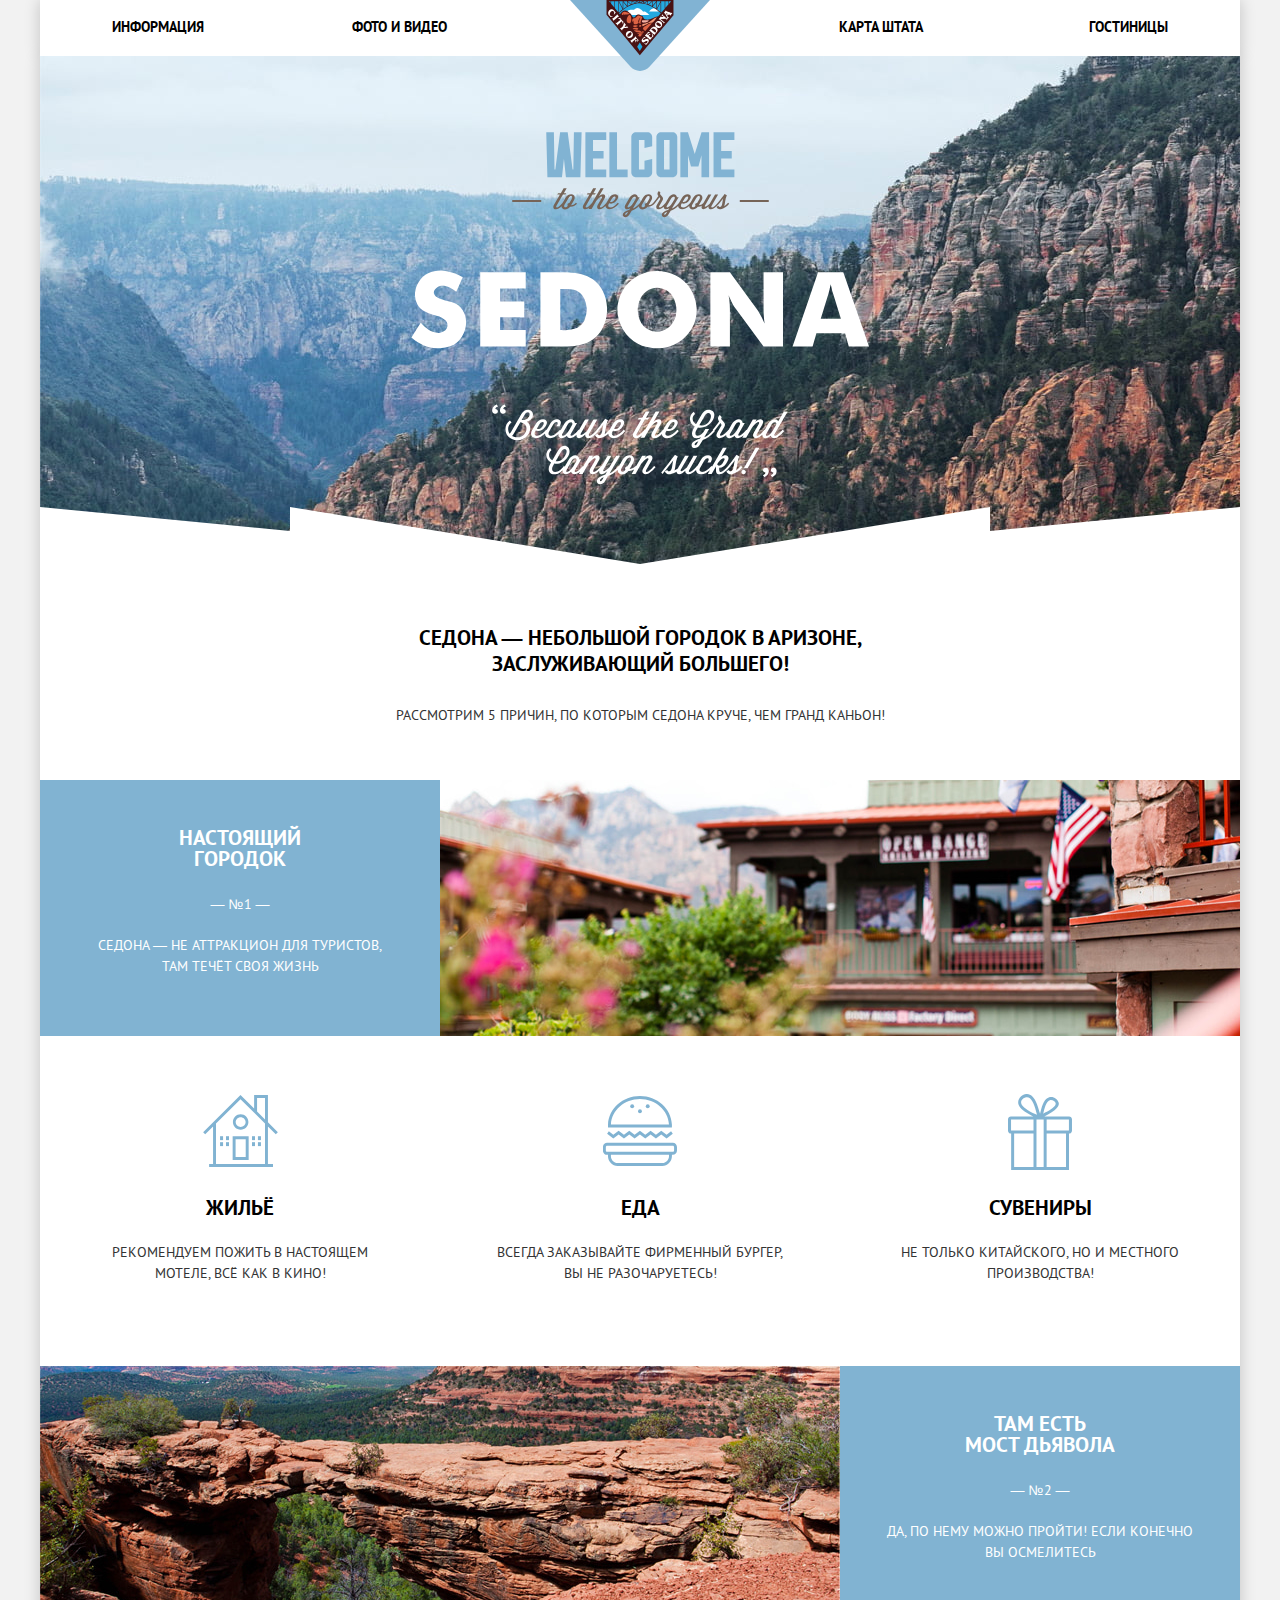
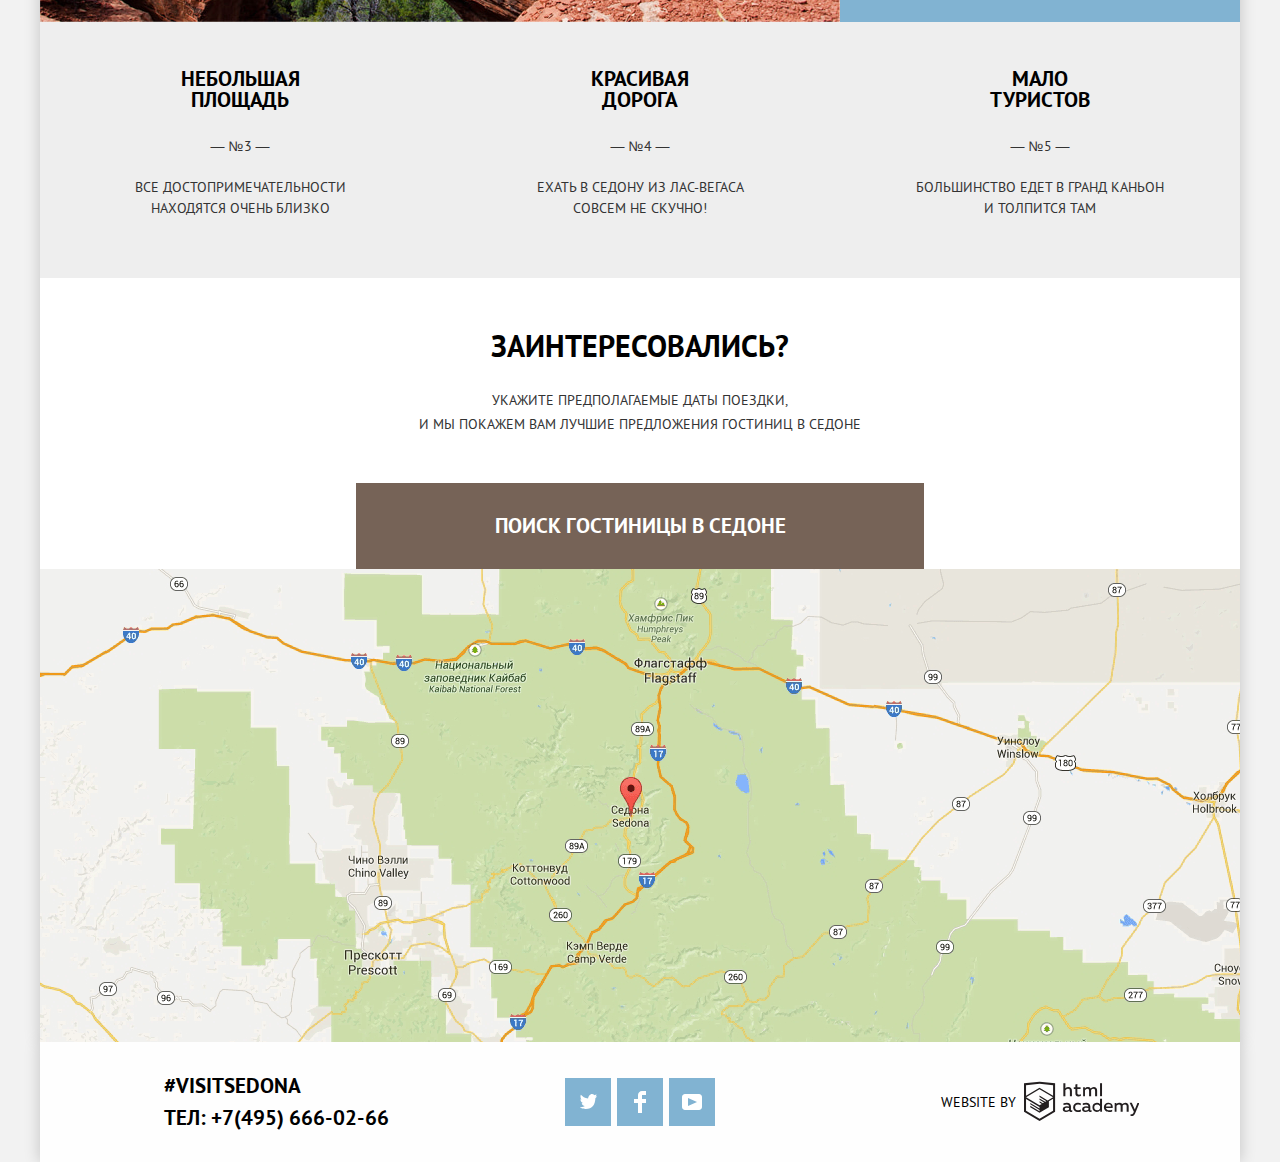
==== index.html @ eee3d316 "Проверено на валидаторе, исправлено" ====
<!DOCTYPE html>
<html lang="ru">

<head>
  <meta charset="utf-8">
  <title>HTML Academy: Седона</title>
  <link rel="stylesheet" href="css/normalize.css">
  <link rel="stylesheet" href="css/style.css">
</head>

<body>
  <header class="header">
    <nav class="header__navigation">
      <a>
        <img src="img/logo-triangle.svg" width="140" height="71" alt="Логотип Sedona">
      </a>
      <ul class="list">
        <li><a href="info.html">Информация</a></li>
        <li><a href="gallery.html">Фото и видео</a></li>
        <li><a href="map.html">Карта штата</a></li>
        <li><a href="catalog.html">Гостиницы</a></li>
      </ul>
    </nav>
  </header>
  <main class="main-container">
    <header class="top-header">
      <img src="img/logo-welcome.svg" width="459" height="353" alt="Welcome image">
      <div class="top-header__text">
        <h1>
          Седона — небольшой городок в Аризоне,
          заслуживающий большего!
        </h1>
        <p>
          Рассмотрим 5 причин, по которым Седона круче, чем гранд каньон!
        </p>
      </div>
    </header>
    <section>
      <h2 class="visually-hidden">
        Преимущества
      </h2>
      <ul class="advantages list">
        <li>
          <div class="advantages__first-line">
            <div class="advantages__box advantages__box--blue">
              <h3>Настоящий городок</h3>
              <span>— №1 —</span>
              <p>Седона — не аттракцион для туристов, там течёт своя жизнь</p>
            </div>
            <img src="img/building.jpg" width="800" height="256" alt="Фото здания в стиле дикого запада">
          </div>
          <ul class="advantages__second-line list">
            <li class="advantages__box advantages__box--white">
              <span>Жильё</span>
              <p>Рекомендуем пожить в настоящем мотеле, всё как в кино!</p>
            </li>
            <li class="advantages__box advantages__box--white">
              <span>Еда</span>
              <p>Всегда заказывайте фирменный бургер, вы не разочаруетесь!</p>
            </li>
            <li class="advantages__box advantages__box--white">
              <span>Сувениры</span>
              <p>Не только китайского, но и местного производства!</p>
            </li>
          </ul>
        </li>
        <li class="advantages__second-item">
          <img src="img/devils-bridge.jpg" width="800" height="255" alt="ужасный мост Дьявола">
          <div class="advantages__box advantages__box--blue">
            <h3>Там есть Мост дьявола</h3>
            <span>— №2 —</span>
            <p>Да, по нему можно пройти! Если конечно вы осмелитесь</p>
          </div>
        </li>
        <li class="advantages__box advantages__box--grey">
          <h3>Небольшая площадь</h3>
          <span>— №3 —</span>
          <p>Все достопримечательности находятся очень близко</p>
        </li>
        <li class="advantages__box advantages__box--grey ">
          <h3>Красивая дорога</h3>
          <span>— №4 —</span>
          <p>Ехать в Седону из Лас-Вегаса совсем не скучно!</p>
        </li>
        <li class="advantages__box advantages__box--grey ">
          <h3>Мало туристов</h3>
          <span>— №5 —</span>
          <p>Большинство едет в гранд каньон и толпится там</p>
        </li>
      </ul>
    </section>
    <section class="search">
      <div class="search__container">
        <h2 class="visually-hidden">
          Поиск гостиницы в Седоне
        </h2>
        <p class="button-reset">
          Заинтересовались?
        </p>
        <p class="button-reset">
          Укажите предполагаемые даты поездки, <br>
          и мы покажем вам лучшие предложения гостиниц в седоне
        </p>
        <div class="search__form-wrapper">
          <button id="search__open" class="button-reset" aria-label="Показать/скрыть форму" type="button">
            Поиск гостиницы в Седоне
          </button>
          <form class="search__form" action="https://echo.htmlacademy.ru" method="get">
            <fieldset>
              <legend class="visually-hidden">Параметры ддя поиска:</legend>
              <div class="search__checkinout">
                <label for="arrival-id">Дата заезда:</label>
                <input class="placeholder-black required" id="arrival-id" type="text" name="arrival-date"
                  placeholder="24 апреля 2017">
                <button class="button-reset" aria-label="Выбрать дату заезда в календаре" type="button">
                  <svg version="1.1" xmlns="http://www.w3.org/2000/svg" xmlns:xlink="http://www.w3.org/1999/xlink"
                    x="0px" y="0px" width="21px" height="22px" viewBox="0 0 21 22" enable-background="new 0 0 21 22"
                    xml:space="preserve">
                    <path
                      d="M19.251,2.025h-2.845V0.648c0-0.381-0.294-0.689-0.656-0.689c-0.363,0-0.656,0.308-0.656,0.689v1.377h-3.938V0.648
                          c0-0.381-0.294-0.689-0.655-0.689c-0.363,0-0.657,0.308-0.657,0.689v1.377H5.906V0.648c0-0.381-0.294-0.689-0.656-0.689
                          c-0.363,0-0.657,0.308-0.657,0.689v1.377H1.75C0.784,2.025,0,2.847,0,3.862v16.302C0,21.179,0.784,22,1.75,22h17.501
                          C20.217,22,21,21.179,21,20.164V3.862C21,2.847,20.217,2.025,19.251,2.025z M19.688,20.164c0,0.253-0.195,0.459-0.437,0.459H1.75
                          c-0.241,0-0.438-0.206-0.438-0.459V3.862c0-0.253,0.196-0.459,0.438-0.459h2.844v1.378c0,0.381,0.294,0.689,0.657,0.689
                          c0.362,0,0.656-0.308,0.656-0.689V3.403h3.938v1.378c0,0.381,0.294,0.689,0.657,0.689c0.361,0,0.655-0.308,0.655-0.689V3.403h3.938
                          v1.378c0,0.381,0.293,0.689,0.656,0.689c0.362,0,0.656-0.308,0.656-0.689V3.403h2.845c0.241,0,0.437,0.206,0.437,0.459V20.164z" />
                    <rect x="4.594" y="8.225" width="2.625" height="2.066" />
                    <rect x="4.594" y="11.668" width="2.625" height="2.067" />
                    <rect x="4.594" y="15.112" width="2.625" height="2.066" />
                    <rect x="9.188" y="15.112" width="2.625" height="2.066" />
                    <rect x="9.188" y="11.668" width="2.625" height="2.067" />
                    <rect x="9.188" y="8.225" width="2.625" height="2.066" />
                    <rect x="13.781" y="15.112" width="2.625" height="2.066" />
                    <rect x="13.781" y="11.668" width="2.625" height="2.067" />
                    <rect x="13.781" y="8.225" width="2.625" height="2.066" />
                  </svg>
                </button>
              </div>
              <div class="search__checkinout">
                <label for="departure-id">Дата выезда:</label>
                <input class="placeholder-black required" id="departure-id" type="text" name="departure-date"
                  placeholder="4 июля 2017">
                <button class="button-reset" aria-label="Выбрать дату выезда в календаре" type="button">
                  <svg version="1.1" xmlns="http://www.w3.org/2000/svg" xmlns:xlink="http://www.w3.org/1999/xlink"
                    x="0px" y="0px" width="21px" height="22px" viewBox="0 0 21 22" enable-background="new 0 0 21 22"
                    xml:space="preserve">
                    <path
                      d="M19.251,2.025h-2.845V0.648c0-0.381-0.294-0.689-0.656-0.689c-0.363,0-0.656,0.308-0.656,0.689v1.377h-3.938V0.648
                      c0-0.381-0.294-0.689-0.655-0.689c-0.363,0-0.657,0.308-0.657,0.689v1.377H5.906V0.648c0-0.381-0.294-0.689-0.656-0.689
                      c-0.363,0-0.657,0.308-0.657,0.689v1.377H1.75C0.784,2.025,0,2.847,0,3.862v16.302C0,21.179,0.784,22,1.75,22h17.501
                      C20.217,22,21,21.179,21,20.164V3.862C21,2.847,20.217,2.025,19.251,2.025z M19.688,20.164c0,0.253-0.195,0.459-0.437,0.459H1.75
                      c-0.241,0-0.438-0.206-0.438-0.459V3.862c0-0.253,0.196-0.459,0.438-0.459h2.844v1.378c0,0.381,0.294,0.689,0.657,0.689
                      c0.362,0,0.656-0.308,0.656-0.689V3.403h3.938v1.378c0,0.381,0.294,0.689,0.657,0.689c0.361,0,0.655-0.308,0.655-0.689V3.403h3.938
                      v1.378c0,0.381,0.293,0.689,0.656,0.689c0.362,0,0.656-0.308,0.656-0.689V3.403h2.845c0.241,0,0.437,0.206,0.437,0.459V20.164z" />
                    <rect x="4.594" y="8.225" width="2.625" height="2.066" />
                    <rect x="4.594" y="11.668" width="2.625" height="2.067" />
                    <rect x="4.594" y="15.112" width="2.625" height="2.066" />
                    <rect x="9.188" y="15.112" width="2.625" height="2.066" />
                    <rect x="9.188" y="11.668" width="2.625" height="2.067" />
                    <rect x="9.188" y="8.225" width="2.625" height="2.066" />
                    <rect x="13.781" y="15.112" width="2.625" height="2.066" />
                    <rect x="13.781" y="11.668" width="2.625" height="2.067" />
                    <rect x="13.781" y="8.225" width="2.625" height="2.066" />
                  </svg>
                </button>
              </div>
              <div>
                <div class="search__number">
                  <label for="adults-id">Взрослые:</label>
                  <button class="decrement button-reset" aria-label="Уменьшить количество взрослых"
                    type="button">-</button>
                  <input class="remove-arrows placeholder-black required" id="adults-id" type="number" name="adults-num"
                    placeholder="2" min="0">
                  <button class="increment button-reset" aria-label="Увеличить количество взрослых"
                    type="button">+</button>
                </div>
                <div class="search__number">
                  <label for="children-id">Дети:</label>
                  <button class="decrement button-reset" aria-label="Уменьшить количество детей"
                    type="button">-</button>
                  <input class="remove-arrows placeholder-black required" id="children-id" type="number"
                    name="children-num" placeholder="0" min="0">
                  <button class="increment button-reset" aria-label="Увеличить количество детей"
                    type="button">+</button>
                </div>
              </div>
            </fieldset>
            <button class="search__find-button button-reset" type="submit">Найти</button>
          </form>
        </div>
      </div>
    </section>
    <section class="map">
      <h2 class="visually-hidden">Карта Седоны</h2>
      <iframe
        src="https://www.google.com/maps/embed?pb=!1m18!1m12!1m3!1d704499.8266146102!2d-112.17834125638399!3d34.89034935510814!2m3!1f0!2f0!3f0!3m2!1i1024!2i768!4f13.1!3m3!1m2!1s0x872da132f942b00d%3A0x5548c523fa6c8efd!2z0KHQtdC00L7QvdCwLCDQkNGA0LjQt9C-0L3QsCA4NjMzNiwg0KHQqNCQ!5e0!3m2!1sru!2sru!4v1583270622243!5m2!1sru!2sru"
        width="1200" height="473" style="border:0;" allowfullscreen="">
      </iframe>
    </section>
  </main>
  <footer class="bottom">
    <div class="bottom__contacts">
      <p class="button-reset">#visitSEDONA</p>
      <a href="tel:+74956660266" aria-label="Телефон компании">Тел: +7(495) 666-02-66</a>
    </div>
    <ul class="bottom__social list">
      <li>
        <a href="https://twitter.com">
          <span class="visually-hidden">Twitter</span>
          <svg version="1.1" xmlns="http://www.w3.org/2000/svg" xmlns:xlink="http://www.w3.org/1999/xlink" x="0px"
            y="0px" width="17px" height="15px" viewBox="0 0 17 15" enable-background="new 0 0 17 15"
            xml:space="preserve">
            <path d="M10.95,0.144c1.685-0.496,2.984,0.27,3.577,1.179c0.673-0.231,1.331-0.481,2.011-0.708
          c-0.004,0.861-0.522,1.513-0.857,1.768c0.685,0.17,1.304-0.491,1.304-0.491c-0.169,1-1.006,1.788-1.563,2.024
          c-0.231,6.75-3.175,11.217-10.077,11.082c-0.522,0,0.075,0-0.446,0c-0.41,0-4.164-0.46-4.898-1.887
          c2.271,0.196,3.893-0.422,4.693-1.177c-0.96-0.3-2.679-0.477-2.979-2.95C2.064,9.09,2.279,9.212,2.905,9.103
          C1.705,8.247,0.374,7.53,0.448,5.33c0.285,0.328,1.067,0.536,1.34,0.472c-0.703-0.241-1.97-3.36-0.894-4.952
          c1.818,1.854,3.735,3.606,7.152,3.773C8.254,2.33,9.183,0.793,10.95,0.144z" />
          </svg>
        </a>
      </li>
      <li>
        <a href="https://www.facebook.com">
          <span class="visually-hidden">Facebook</span>
          <svg version="1.1" id="Layer_2" xmlns="http://www.w3.org/2000/svg" xmlns:xlink="http://www.w3.org/1999/xlink"
            x="0px" y="0px" width="12px" height="22px" viewBox="0 0 12 22" enable-background="new 0 0 12 22"
            xml:space="preserve">
            <path d="M12,4V0H8C5.791,0,4,1.791,4,4v4H0v4h4v10h4V12h4V8H8V4H12z" />
          </svg>
        </a>
      </li>
      <li>
        <a href="https://www.youtube.com">
          <span class="visually-hidden">YouTube</span>
          <svg version="1.1" xmlns="http://www.w3.org/2000/svg" xmlns:xlink="http://www.w3.org/1999/xlink" x="0px"
            y="0px" width="20px" height="16px" viewBox="0 0 20 16" enable-background="new 0 0 20 16"
            xml:space="preserve">
            <path
              d="M17,0H3C1.35,0,0,1.35,0,3v10c0,1.65,1.35,3,3,3h14c1.65,0,3-1.35,3-3V3C20,1.35,18.65,0,17,0zM6.027,11.998V4.002L15.014,8L6.027,11.998z" />
          </svg>
        </a>
      </li>
    </ul>
    <div class="bottom__copy">
      <p class="button-reset">Website by</p>
      <a href="https://htmlacademy.ru/intensive/htmlcss">
        <span class="visually-hidden">Профессиональный онлайн‑курс HTML и CSS</span>
        <svg xmlns="http://www.w3.org/2000/svg" viewBox="0 0 113 39" width="115" height="41">
          <path
            d="M401.93,351.51a2.07,2.07,0,0,0,.58-0.11v1.4a3.41,3.41,0,0,1-1.24.22,1.75,1.75,0,0,1-1.75-1,5.08,5.08,0,0,1-3.3,1.13c-1.59,0-3.06-.87-3.06-2.68,0-2.24,2.08-2.93,3.9-2.93a11.63,11.63,0,0,1,2.28.26v-0.31c0-1.09-.8-1.86-2.3-1.86a7.79,7.79,0,0,0-3.15.67v-1.79a10.72,10.72,0,0,1,3.35-.58c2.48,0,4,1.18,4,3.83v3.14A0.57,0.57,0,0,0,401.93,351.51Zm-6.76-1.19a1.42,1.42,0,0,0,1.64,1.29,3.56,3.56,0,0,0,2.53-1V349.1a10.21,10.21,0,0,0-1.9-.22C396.34,348.89,395.17,349.23,395.17,350.33Z"
            transform="translate(-355.09 -323.29)" />
          <path
            d="M408.15,343.91a5.29,5.29,0,0,1,2.7.67v1.79a4.28,4.28,0,0,0-2.42-.73,2.89,2.89,0,1,0,0,5.76,5.26,5.26,0,0,0,2.55-.67v1.8a6.58,6.58,0,0,1-2.9.6,4.42,4.42,0,0,1-4.72-4.54A4.54,4.54,0,0,1,408.15,343.91Z"
            transform="translate(-355.09 -323.29)" />
          <path
            d="M420.93,351.51a2.07,2.07,0,0,0,.58-0.11v1.4a3.41,3.41,0,0,1-1.24.22,1.75,1.75,0,0,1-1.75-1,5.08,5.08,0,0,1-3.3,1.13c-1.59,0-3.06-.87-3.06-2.68,0-2.24,2.08-2.93,3.9-2.93a11.63,11.63,0,0,1,2.28.26v-0.31c0-1.09-.8-1.86-2.3-1.86a7.79,7.79,0,0,0-3.15.67v-1.79a10.72,10.72,0,0,1,3.35-.58c2.48,0,4,1.18,4,3.83v3.14A0.57,0.57,0,0,0,420.93,351.51Zm-6.76-1.19a1.42,1.42,0,0,0,1.64,1.29,3.56,3.56,0,0,0,2.53-1V349.1a10.21,10.21,0,0,0-1.9-.22C415.33,348.89,414.17,349.23,414.17,350.33Z"
            transform="translate(-355.09 -323.29)" />
          <path
            d="M431.76,340.14V352.9H430v-1.39a4.07,4.07,0,0,1-3.35,1.62,4.62,4.62,0,0,1,0-9.22,4,4,0,0,1,3.15,1.37v-5.14h2ZM427,345.62a2.9,2.9,0,0,0,0,5.8,3,3,0,0,0,2.79-1.84v-2.13A3.06,3.06,0,0,0,427,345.62Z"
            transform="translate(-355.09 -323.29)" />
          <path
            d="M438.08,343.91c3.48,0,4.68,2.81,4.12,5.34h-6.58c0.22,1.57,1.75,2.22,3.35,2.22a6.41,6.41,0,0,0,2.77-.62v1.68a7.5,7.5,0,0,1-3.14.6c-2.68,0-5-1.53-5-4.61A4.39,4.39,0,0,1,438.08,343.91Zm0.09,1.62a2.39,2.39,0,0,0-2.57,2.26h4.85A2.06,2.06,0,0,0,438.17,345.53Z"
            transform="translate(-355.09 -323.29)" />
          <path
            d="M444.19,352.9v-8.75h1.73v1.09a4,4,0,0,1,2.92-1.33,3,3,0,0,1,2.73,1.4,4.33,4.33,0,0,1,3.06-1.4,3.21,3.21,0,0,1,3.32,3.52v5.47h-2v-5.41a1.67,1.67,0,0,0-1.73-1.84,2.94,2.94,0,0,0-2.17,1.18c0,0.2,0,.4,0,0.6v5.47h-2v-5.41a1.67,1.67,0,0,0-1.73-1.84,3.11,3.11,0,0,0-2.32,1.35v5.91h-2Z"
            transform="translate(-355.09 -323.29)" />
          <path
            d="M466.56,344.15h2l-4.1,9.93c-0.95,2.28-2.19,3-3.52,3a5,5,0,0,1-1.15-.15v-1.66a3,3,0,0,0,.89.13c0.95,0,1.66-.67,2.17-2l0.18-.44-4.16-8.82H461l3,6.6Z"
            transform="translate(-355.09 -323.29)" />
          <path
            d="M395.75,324.82v5a4,4,0,0,1,2.83-1.2,3.41,3.41,0,0,1,3.61,3.57v5.41h-2v-5.16a1.9,1.9,0,0,0-2-2.1,3.08,3.08,0,0,0-2.44,1.46v5.8h-2V324.82h2Z"
            transform="translate(-355.09 -323.29)" />
          <path
            d="M407.52,325.71v3.12h3.17v1.71h-3.17v4c0,1.15.53,1.53,1.66,1.53a4.71,4.71,0,0,0,1.77-.35v1.68a7.14,7.14,0,0,1-2.35.38,2.68,2.68,0,0,1-3-2.88v-4.38H404v-1.71h1.57v-2.64Z"
            transform="translate(-355.09 -323.29)" />
          <path
            d="M413.19,337.58v-8.75h1.73v1.09a4,4,0,0,1,2.92-1.33,3,3,0,0,1,2.73,1.4,4.33,4.33,0,0,1,3.06-1.4,3.21,3.21,0,0,1,3.32,3.52v5.47h-2v-5.41a1.67,1.67,0,0,0-1.73-1.84,2.94,2.94,0,0,0-2.17,1.18c0,0.2,0,.4,0,0.6v5.47h-2v-5.41a1.67,1.67,0,0,0-1.73-1.84,3.11,3.11,0,0,0-2.32,1.35v5.91h-2Z"
            transform="translate(-355.09 -323.29)" />
          <rect x="74.72" y="1.52" width="1.95" height="12.76" />
          <path
            d="M370.53,323.31l-0.16,0-15.28,1.6v28L370.37,362l15.28-9.09v-28Zm13.12,28.45-13.28,7.9-13.28-7.9V340.28l13.22,7.87,0,1.43-9.07-5.4v1.38l9.11,5.47,0,1.46-9.1-5.42v1.38l9.11,5.47h0l9.19-5.5v-1.39h0v-4.52l4.1-2.45v11.67Zm0-13.16L380,340.74h0l-1.68,1-8-4.76v1.38l6.84,4.07-0.06,0-0.15.09-1,.57-5.64-3.36v1.38l4.45,2.65-1.05.7,0,0-3.36-2v1.38l2.21,1.3-2.25,1.35-13.16-7.82,13.17-7.92h0Zm0-1.39-13.35-7.87h0l-13.2,7.86v-10.5l13.28-1.39,13.28,1.39v10.51Z"
            transform="translate(-355.09 -323.29)" />
        </svg>
      </a>
    </div>
  </footer>
  <script src="js/main.js"></script>
</body>

</html>
---- css/style.css ----
/* Fonts */
@font-face {
  font-family: 'PT Sans';
  src: 
    local('PT Sans'), local('PTSans-Regular'),
    url('../fonts/ptsans.woff2') format('woff2'), /* Super Modern Browsers */
    url('../fonts/ptsans.woff') format('woff'); /* Modern Browsers */
  font-style: normal;
  font-weight: 400;
}

@font-face {
  font-family: 'PT Sans';
  src: 
    local('PT Sans Bold'), local('PTSans-Bold'),
    url('../fonts/ptsansbold.woff2') format('woff2'), /* Super Modern Browsers */
    url('../fonts/ptsansbold.woff') format('woff'); /* Modern Browsers */
  font-style: normal;
  font-weight: 700;
}

/* Normalization + global styles */
body {
  margin: 0;
  padding: 0;

  font-family: "PT Sans", "Arial", sans-serif;
  font-size: 14px;
  line-height: 26px;
  text-transform: uppercase;

  background-color: #f2f2f2;
}

img {
  max-width: 100%;
  height: auto;
}

a {
  text-decoration: none;
}

*,
*::before,
*::after {
  box-sizing: border-box;
}

/* Service classes */
.list {
  padding: 0;
  margin: 0;
  list-style: none;
}

.button-reset {
  padding: 0;
  margin: 0;
  border: 0;
}

p.overflow-wrapper {
  width: 100%;
  margin: 0;
  padding: 0;

  outline: 1px solid red;
}

/* remove increment arrows */
/* -- chrome */
.remove-arrows::-webkit-outer-spin-button,
.remove-arrows::-webkit-inner-spin-button {
  -webkit-appearance: none;
  margin: 0;
}

/* --firefox */
.remove-arrows {
  -moz-appearance: textfield;
}

.remove-arrows:hover,
.remove-arrows:focus {
  -moz-appearance: number-input;
}

/* make placeholder black */
.placeholder-black::-webkit-input-placeholder {
  color: #000000;
}

.placeholder-black::-moz-placeholder {
  color: #000000;
}

/* make placeholder white */
.placeholder-white::-webkit-input-placeholder {
  color: #ffffff;
}

.placeholder-white::-moz-placeholder {
  color: #ffffff;
}

/* Visually-hidden*/
.visually-hidden:not(:focus):not(:active),
input[type="checkbox"].visually-hidden,
input[type="radio"].visually-hidden,
button[type="button"].visually-hidden {
  position: absolute;

  width: 1px;
  height: 1px;
  margin: -1px;
  padding: 0;
  border: 0;

  white-space: nowrap;

  clip: rect(0, 0, 0, 0);
  clip-path: inset(100%);
  overflow: hidden;
}

/* Large sections centering */
.header,
.main-container,
.bottom {
  width: 1200px;
  margin-left: auto;
  margin-right: auto;

  position: relative;
}

/* Shadow */
.header::before,
.main-container::before,
.bottom::before {
  position: absolute;
  top: 0;
  bottom: 0;
  left: 0;
  right: 0;
  z-index: -1; /* lowest layer, hides top shadow under other blocks */

  content: '';

  box-shadow: 0px 0px 15px 0 rgba(0, 1, 1, 0.2);
}

/* Header */
.top-header {
  display: flex;
  flex-direction: column;
  justify-content: flex-end;
  align-items: center;

  padding-top: 76px;

  background-color: #f2f2f2;
  background-image: url("../img/background-mountains.jpg");
  background-repeat: no-repeat;
  background-position: 0 -56px;
}

.top-header img {
  display: block;

  margin-bottom: 79px;
}

.top-header__text {
  display: flex;  
  flex-direction: column;
  align-items: center;

  position: relative;

  padding-top: 61px;
  padding-bottom: 52px;

  width: 100%;

  background-color: #ffffff;
}

.top-header__text::before {
  position: absolute;
  top: -57px;

  width: 100%;

  content: url("../img/polygon-mask.svg");
}

.top-header__text h1 {
  max-width: 450px;
  margin: 0;
  margin-bottom: 25px;

  font-size: 21px;
  line-height: 26px;
  text-align: center;
  vertical-align: middle;  
}

.top-header__text p {
  max-width: 800px;
  margin: 0;

  text-align: center;
  vertical-align: middle;
  color: #333333;
}

/* Navigation */
.header__navigation {
  position: relative;
}

.header__navigation>a {
  position: absolute;
  left: 50%;  
  z-index: 1;

  margin-left: -70px;
}

.header__navigation ul {
  display: flex;
  flex-wrap: wrap;
  align-items: center;

  width: 1200px;

  background-color: #ffffff;
}

.header__navigation li {
  padding-left: 72px;
  padding-top: 14px;
  padding-bottom: 15px;

  width: 240px;
  min-height: 56px;

  color: #000000;
  font-weight: bold;
}

.header__navigation li:nth-child(4n+3) {
  margin-left: 240px;
  padding-left: 79px;
}

.header__navigation li:nth-child(4n+4) {
  padding-left: 89px;
  padding-right: 10px;
}

.header__navigation a,
.header__navigation a:link,
.header__navigation a:visited {
  color: #000000;
}

.header__navigation a:hover,
.header__navigation a:focus {
  color: #81b3d2;
}

.header__navigation a:active {
  color: #000000;
  opacity: 0.3;
}

.header__navigation .current {
  color: #766357;
}

/* Advantages - general properties */
.advantages {
  display: flex;
  flex-wrap: wrap;
}

.advantages img {
  display: block;
}

.advantages p,
h3 {
  padding: 0;
  margin: 0;
}

.advantages__first-line,
.advantages__second-line,
.advantages__second-item {
  display: flex;
}

.advantages__second-line li:nth-child(1) {
  background-image: url(../img/icon-house.svg);
  background-position: 50% 23%;
  background-repeat: no-repeat;
}

.advantages__second-line li:nth-child(2) {
  background-image: url(../img/icon-burger.svg);
  background-position: 50% 23%;
  background-repeat: no-repeat;
}

.advantages__second-line li:nth-child(3) {
  background-image: url(../img/icon-gift.svg);
  background-position: 50% 23%;
  background-repeat: no-repeat;
}

/* Advantages - Box */
.advantages__box {
  display: flex;
  flex-direction: column;
  align-items: center;

  width: 400px;
  min-height: 256px;
  padding-left: 45px;
  padding-right: 45px;
  padding-bottom: 20px;

  line-height: 21px;
  text-align: center;
  vertical-align: middle;
}

/* Advantages - blue box */
.advantages__box--blue {
  padding-top: 47px;

  color: #ffffff;
  background-color: #81b3d2;
}

.advantages__box--blue h3 {
  margin-bottom: 25px;
  width: 150px;

  font-weight: bold;
  font-size: 21px;
}

.advantages__box--blue span {
  margin-bottom: 20px;
  width: 300px;
}

.advantages__box--blue p {
  width: 300px;
}

/* Advantages - white box */
.advantages__box--white {
  padding-top: 161px;

  min-height: 330px;

  background-color: #ffffff;
}

.advantages__box--white span {
  display: block;
  margin-bottom: 24px;

  width: 100%;

  font-size: 21px;
  font-weight: bold;
  color: #000000;
}

.advantages__box--white p {
  width: 300px;

  color: #333333;
}

/* Advantages - grey box */
.advantages__box--grey {
  min-height: 256px;

  padding-top: 46px;

  color: #333333;
  background-color: #eeeeee;
}

.advantages__box--grey h3 {
  margin-bottom: 26px;
  width: 130px;

  font-weight: bold;
  font-size: 21px;
  color: #000000;
}

.advantages__box--grey span {
  margin-bottom: 20px;
  width: 260px;
}

.advantages__box--grey p {
  width: 260px;
}

.advantages__box--grey:nth-child(5) p {
  width: 250px;
}

.advantages__second-item p {
  width: 310px;

  text-align: center;
}

/* Find a hotel section */
.search__container {
  display: flex;  
  flex-direction: column;
  justify-content: flex-start;
  align-items: center;

  padding-top: 50px;

  min-height: 291px;

  text-align: center;
  background-color: #ffffff;
}

.search__container p:first-of-type {
  margin-bottom: 24px;

  max-width: 800px;

  font-size: 30px;
  line-height: 36px;
  font-weight: bold;
}

.search__container p:last-of-type {
  margin-bottom: 47px;

  max-width: 900px;

  line-height: 24px;

  color: #333333;
}

.search__form-wrapper>button {
  position: relative;
  z-index: 3;

  width: 568px;
  min-height: 86px;

  padding: 20px 30px;

  font-size: 21px;
  line-height: 26px;
  font-weight: bold;
  color: white;
  text-transform: uppercase;

  background-color: #766357;
}

.search__form-wrapper>button:hover {
  background-color: #604e43;
}

.search__form-wrapper>button:active {
  background-color: #503e33;
  color: rgba(256, 256, 256, 0.3);
}

.search__form-wrapper {
  position: relative;

  margin: 0 auto;

  width: 568px;
}

/* FORM */
.search fieldset {
  border: 0;
  padding: 0;
  margin: 0;
}

.search__form {
  position: absolute;
  display: flex;
  flex-direction: column;
  align-items: center;

  padding: 55px 0;

  width: 100%;
  min-height: 395px;

  font-weight: bold;
  text-align: left;

  background-color: #ffffff;
  margin-left: auto;
  margin-right: auto;
}

/* Check in && Check out */
.search__form div {
  display: flex;
}

.search__form div:nth-of-type(3) {
  justify-content: space-between;
}

.search__checkinout {
  display: flex;
  align-items: center;
  width: 458px;
}

.search__checkinout:nth-of-type(1) {
  margin-bottom: 29px;
}

.search__checkinout:nth-of-type(2) {
  margin-bottom: 29px;
}

.search__form div:nth-of-type(3) {
  margin-bottom: 54px;
}

.search__checkinout label {
  display: block;
  width: 112px;
}

.search__checkinout input[type="text"] {
  padding-left: 12px;
  margin: 0;

  width: 306px;
  height: 38px;

  font-weight: bold;
  vertical-align: middle;
  color: #000000;
  text-transform: uppercase;

  background-color: #f2f2f2;

  border: 0;
}

/* Calendar button */
.search__checkinout button {
  width: 40px;
  height: 38px;

  background-color: #f2f2f2;
}

/* Calendar icon */
.search__checkinout button {
  fill: #cacaca;
}

.search__checkinout button:hover {
  fill: #000000;
}

.search__checkinout button:active {
  fill: #81b3d2;
}

/* Check in && check out - ADDITIONAL STYLES */
.search__checkinout input:hover {
  background-color: #ebebeb;
}

.search__checkinout input:focus {
  background-color: #ffffff;
  border: 2px solid #e5e5e5;
}

/* Input field: number of adults && children */
.search__number {
  display: flex;
  align-items: center;
}

.search__number label {
  display: block;
  width: 112px;
}

.search__number:nth-of-type(2) label {
  width: 65px;
}

.search__number input {
  margin: 0;
  
  width: 34px;
  height: 38px;

  font-weight: bold;
  vertical-align: middle;
  text-align: center;
  color: #000000;
  text-transform: uppercase;

  background-color: #f2f2f2;
  border: 0;
}

.search__number input:hover {
  background-color: #ebebeb;
}

.search__number input:focus {
  background-color: #ffffff;
  border: 2px solid #e5e5e5;
}

.decrement,
.increment {
  display: block;

  width: 40px;
  height: 38px;

  font-size: 25px;
  color: #a9a9a9;
  font-weight: bold;
}

.increment:hover,
.decrement:hover {
  color: #000000;
}

.increment:active,
.decrement:active {
  color: #81b3d2;
}

/* Find button */
.search__find-button {
  padding: 15px 30px;
  
  width: 458px;
  min-height: 58px;

  font-size: 21px;
  line-height: 26px;
  font-weight: bold;
  color: white;
  text-transform: uppercase;

  background-color: #81b3d2;
}

.search__find-button:hover {
  background-color: #669ec0;
}

.search__find-button:active {
  background-color: #5496bd;
  color: rgba(256, 256, 256, 0.3);
}

/* Map */
.map {
  width: 1200px;
  height: 473px;
  
  background-image: url(../img/map.png);
}

/* Footer containers */
.bottom {
  display: flex;
  padding-left: 72px;
  padding-right: 72px;

  min-height: 120px;

  background-color: #fefefe;
}

.bottom__contacts {
  display: flex;
  flex-direction: column;
  align-items: flex-start;
  justify-content: center;
  flex-shrink: 0;

  padding-left: 52px;
  width: 310px;

  font-size: 21px;
  line-height: 26px;
  font-weight: bold;

}

.bottom__social {
  display: flex;
  flex-wrap: wrap;
  align-items: center;
  justify-content: center;

  padding-left: 60px;
  padding-right: 60px;

  width: 100%;
}

.bottom__copy {
  display: flex;
  align-items: center;
  justify-content: flex-end;

  padding-right: 29px;

  min-width: 310px;
}

/* Contacts style */
.bottom__contacts p,
.bottom__contacts a {
  width: 100%; 
}

.bottom__contacts p {
  margin-bottom: 6px;
}

/* Social icons */
.bottom__social li {
  margin-right: 3px;
  margin-left: 3px;
}

.bottom__contacts a {
  color: #000000;
}

.bottom__social a {
  display: flex;
  justify-content: center;
  align-items: center;

  width: 46px;
  height: 48px;

  background-color: #81b3d2;
}

.bottom__social a {
  fill: #ffffff;
  background-color: #81b3d2;
}

.bottom__social a:hover {
  fill: #ffffff;
  background-color: #669ec0;
}

.bottom__social a:active {
  fill: rgba(256, 256, 256, 0.3);
  background-color: #5496bd;
}

/* Websity by */
.bottom__copy svg {
  display: block;
}

.bottom__copy p {
  min-width: 0px;
}

.bottom__copy {
  display: flex;
  align-items: center;
}

.bottom__copy a {
  display: block;
  padding-left: 8px;
}

.bottom__copy a {
  fill: #231f20;
}

.bottom__copy a:hover {
  fill: #81b3d2;
}

.bottom__copy a:active {
  fill: #bdbbbc;
}

/* --------------------- Catalog ---------------------*/

/* Horizontal form containers*/
.center-form {
  padding: 28px 72px; 
  
  max-width: 1200px;
  min-height: 217px;

  background-image: url(../img/background-mountains--blur.jpg);
  background-position: 0 -56px;
}

.horizontal-form {
  display: flex;

  line-height: 21px;
  color: #ffffff;
}

.horizontal-form legend {
  letter-spacing: 0.1em;
  font-weight: bold;
  display: block;
  padding-right: 15px;
}

.horizontal-form fieldset {
  margin: 0;
  padding: 0;

  border: 0;
}

.horizontal-form__column div,
.horizontal-form__column legend {
  position: relative;
  margin-bottom: 24px;

  width: 254px;
}

.horizontal-form__column div:last-of-type {
  margin-bottom: 0;
}

.horizontal-form__column-third {
  display: flex;
  flex-direction: column;
  align-items: flex-start;
  margin-left: auto;

  font-weight: bold;
}

.horizontal-form__column-third legend {
  margin-bottom: 9px;
  margin-right: 2px;

  width: 318px;
}

.horizontal-form__column-third>div {
  width: 318px;
}

/* Checkboxes */
.horizontal-form__check-label {
  display: block;
  padding-left: 40px;
  padding-right: 15px;
}

.horizontal-form__column:nth-last-of-type(2) .horizontal-form__check-label {
  padding-left: 42px;
}

.horizontal-form__check-custom {
  position: absolute;
  top: -1px;
  left: 0px;

  width: 23px;
  height: 23px;

  background-color: transparent;
  background-image: url(../img/checkbox-off.svg);
  background-size: cover;
}

/* --checked */
.horizontal-form__check:checked+span {
  width: 27px;
  height: 23px;

  background-image: url(../img/checkbox-on.svg);
  background-size: cover;
}

/* --focused*/
.horizontal-form__check:focus+span {
  outline: 1px solid #b0ddff;
  outline-offset: 2px;
}

/* --disabled */
.horizontal-form__check:disabled+span {
  background-image: url('data:image/svg+xml,%3Csvg xmlns="http://www.w3.org/2000/svg" width="23" height="23" viewBox="0 0 23 23"%3E%3Cpath fill="%236a6a6a" d="M20 2c.542 0 1 .458 1 1v17c0 .542-.458 1-1 1H3c-.542 0-1-.458-1-1V3c0-.542.458-1 1-1h17m0-2H3C1.35 0 0 1.35 0 3v17c0 1.65 1.35 3 3 3h17c1.65 0 3-1.35 3-3V3c0-1.65-1.35-3-3-3z"/%3E%3C/svg%3E%0A');
}

.horizontal-form__check:checked:disabled+span {
  width: 27px;
  height: 23px;
  background-image: url('data:image/svg+xml,%3Csvg xmlns="http://www.w3.org/2000/svg" width="27" height="23" viewBox="0 0 27 23"%3E%3Cpath fill="%236a6a6a" d="M7.285 7.486l-2.829 2.829 7.783 7.783L26.171 4.166l-2.828-2.829-11.104 11.102z"/%3E%3Cpath fill="%236a6a6a" d="M21 20c0 .542-.458 1-1 1H3c-.542 0-1-.458-1-1V3c0-.542.458-1 1-1h16.908L21.493.415A2.96 2.96 0 0 0 20 0H3C1.35 0 0 1.35 0 3v17c0 1.65 1.35 3 3 3h17c1.65 0 3-1.35 3-3v-9.829l-2 2V20z"/%3E%3C/svg%3E ');
}

/* Input field: from __ to __ */
.horizontal-form___from-to {
  display: flex;
  justify-content: space-between;
  align-items: center;

  margin-bottom: 10px;

  width: 100%;
  height: 36px;

  border: 2px solid #ffffff;
  border-radius: 3px;

  background-image: url('data:image/svg+xml,%0A%3Csvg xmlns="http://www.w3.org/2000/svg" width="2" height="22"%3E%3Crect width="2" height="22" fill="%23ffffff" /%3E%3C/svg%3E');
  background-repeat: no-repeat;
  background-position: 50% 50%;
}

.horizontal-form__input {
  padding-left: 15px;
  padding-right: 15px;

  width: 100%;
  height: 15px;

  line-height: 21px;
  vertical-align: middle;
  text-align: center;
  color: #ffffff;
  text-transform: uppercase;

  background-color: transparent;
}

/* Range */
.range-container {
  display: flex;

  margin-bottom: 21px;

  width: 317px;
}

/* --spaces */
.range-container__space {
  height: 22px;
}

.range-container__space--left {
  margin-left: 14px;

  width: 252px;

  background-image: url('data:image/svg+xml,%3Csvg xmlns="http://www.w3.org/2000/svg" width="156" height="2"%3E%3Crect width="156" height="2" fill="%23ffffff"%3E%3C/rect%3E%3C/svg%3E');
  background-position: 0% 50%;
  background-repeat: repeat-x;
}

.range-container__space--right {
  width: 65px;

  background-image: url('data:image/svg+xml,%3Csvg xmlns="http://www.w3.org/2000/svg" width="156" height="2"%3E%3Crect width="156" height="2" fill="%23ffffff"%3E%3C/rect%3E%3C/svg%3E');
  background-position: 0% 50%;
  background-repeat: repeat-x;
  opacity: 30%;
}

/* --round buttons*/
.range-container__round {
  position: absolute;

  width: 20px;
  height: 22px;

  background-size: cover;
}

.range-container__round--custom-l {
  margin-left: 1px;

  background-image: url('../img/filter-button.svg');
}

.range-container__round--custom-r {
  margin-left: 252px;
  z-index: 1;

  background-image: url('../img/filter-button.svg');
}

/* --focus round buttons*/
.range-container button:focus+span {
  outline: 1px solid #b0ddff;
  outline-offset: 2px;
}

/* --hover round buttons*/
.range-container__round:hover {
  width: 22px;
  height: 24px;

  cursor: pointer;
}

.range-container__round--custom-l:hover {
  margin-top: -1px;
  margin-left: 0px;
}

.range-container__round--custom-r:hover {
  margin-top: -1px;
  margin-left: 251px;
}

.horizontal-form__show {
  display: block;
  margin-left: 85px;
  padding: 0 15px;

  width: 137px;
  min-height: 36px;

  border: 2px solid #ffffff;

  line-height: 21px;
  text-transform: uppercase;
  color: #ffffff;

  background-color: transparent;
  border-radius: 3px;
}

.horizontal-form__show:hover {
  color: #000000;
  background-color: #ffffff;
}

/* Sorting block */
.sorting {
  display: flex;
  align-items: center;

  padding: 20px 72px;

  width: 1200px;
  min-height: 86px;

  color: #000000;

  border-bottom: 1px solid #e5e5e5;
  background-color: #fefefe;
}

.sorting p {
  margin: 0;
}

.sorting p:first-of-type {
  margin-right: 46px;

  max-width: 175px;

  font-size: 21px;
  font-weight: bold;
}

.sorting p:last-of-type {
  margin-right: 40px;

  max-width: 150px;

  font-size: 12px;
  line-height: 18px;
}

.sorting__type-of {
  display: flex;
}

.sorting__type-of li {
  margin-right: 33px;
}

.sorting__arrows {
  display: flex;

  margin-left: auto;
  margin-right: 1px;
}

.sorting__btn {
  max-width: 120px;
  border-bottom: 1px dotted #81b3d2;

  font-size: 12px;
  line-height: 18px;
  text-transform: uppercase;
  color: rgba(0, 0, 0, 0.3);

  background-color: transparent;
}

.sorting__btn:hover {
  color: #81b3d2;
}

.sorting__btn:active {
  border-bottom: 0;
  color: #000000;
}

.sorting__btn--current,
.sorting__btn--current:hover,
.sorting__btn--current:active {
  color: #81b3d2;
  border-bottom: 0;
}

/* Choose order (up and down arrows) */
.sorting__choose-order {
  display: flex;
  width: 34px;
}

.sorting__choose-order button {
  display: block;

  width: 11px;
  height: 10px;

  cursor: pointer;
  background-color: transparent;
}

.sorting__up {
  background-image: url('data:image/svg+xml,%3Csvg xmlns="http://www.w3.org/2000/svg" width="11" height="10" viewBox="0 0 11 10"%3E%3Cpath fill="%23cacaca" d="M5.5 0L0 10h11z"/%3E%3C/svg%3E');
}

.sorting__down {
  margin-left: 12px;
  margin-top: -1px;

  background-image: url('data:image/svg+xml,%3Csvg xmlns="http://www.w3.org/2000/svg" width="11" height="10" viewBox="0 0 11 10"%3E%3Cpath fill="%23cacaca" d="M5.5 10L0 0h11"/%3E%3C/svg%3E');
}

/* --hover */
.sorting__up:hover {
  background-image: url('data:image/svg+xml,%3Csvg xmlns="http://www.w3.org/2000/svg" width="11" height="10" viewBox="0 0 11 10"%3E%3Cpath fill="%23231f20" d="M5.5 0L0 10h11z"/%3E%3C/svg%3E');
}

.sorting__down:hover {
  background-image: url('data:image/svg+xml,%3Csvg xmlns="http://www.w3.org/2000/svg" width="11" height="10" viewBox="0 0 11 10"%3E%3Cpath fill="%23231f20" d="M5.5 10L0 0h11"/%3E%3C/svg%3E');
}

/* --active */
.sorting__up:active {
  background-image: url('data:image/svg+xml,%3Csvg xmlns="http://www.w3.org/2000/svg" width="11" height="10" viewBox="0 0 11 10"%3E%3Cpath fill="%2381b3d2" d="M5.5 0L0 10h11z"/%3E%3C/svg%3E');
}

.sorting__down:active {
  background-image: url('data:image/svg+xml,%3Csvg xmlns="http://www.w3.org/2000/svg" width="11" height="10" viewBox="0 0 11 10"%3E%3Cpath fill="%2381b3d2" d="M5.5 10L0 0h11"/%3E%3C/svg%3E');
}

/* --current */
.sorting__up--current[type="button"],  /* Add specificity to make pointer work */
.sorting__up--current:hover,
.sorting__up--current:active {
  background-image: url('data:image/svg+xml,%3Csvg xmlns="http://www.w3.org/2000/svg" width="11" height="10" viewBox="0 0 11 10"%3E%3Cpath fill="%2381b3d2" d="M5.5 0L0 10h11z"/%3E%3C/svg%3E');
  cursor: auto;
}

.sorting__down--current[type="button"],  /* Add specificity to make pointer work */
.sorting__down--current:hover,
.sorting__down--current:active {
  background-image: url('data:image/svg+xml,%3Csvg xmlns="http://www.w3.org/2000/svg" width="11" height="10" viewBox="0 0 11 10"%3E%3Cpath fill="%2381b3d2" d="M5.5 10L0 0h11"/%3E%3C/svg%3E');
  cursor: auto;
}

/* Output - hotel list items */
.output {
  background-color: #fefefe;
}

.output li {
  display: flex;
  align-items: center;
  padding: 30px 72px;
  padding-bottom: 30px;

  border-bottom: 1px solid #e5e5e5;
}

.output img {
  margin-right: 30px;
}

.output__wrapper-button-links {
  display: flex;
  flex-direction: column;
  justify-content: space-between;

  width: 500px;
  min-height: 90px;
}

.output__rating-container {
  display: flex;
  flex-direction: column;
  align-items: flex-end;
  margin-left: auto;

  min-height: 90px;

  text-align: right;
  line-height: 0;
  font-size: 0;
}

/* output__wrapper-button-links - inner styles */
.output__type-price,
.output__button-bundle {
  display: flex;
}

.output__type-price p {
  margin: 0;
  margin-right: 6px;
  padding: 10px 0;

  width: 110px;

  line-height: 21px;
}

.output__type-price p:last-child {
  width: 142px;
}

.output__button-bundle div {
  display: flex;
  align-items: center;

  margin-right: 6px;
}

.output__wrapper-button-links h2 {
  line-height: 17px;
}

.output__heading-link {
  font-size: 21px;
  font-weight: bold;
  line-height: inherit;
  color: #000000;
}

.output__heading-link:hover {
  color: #81b3d2;
}

.output__heading-link:active {
  color: rgba(0, 0, 0, 0.3);
}

.output__button-link {
  width: 110px;
  min-height: 27px;

  padding: 3px 15px 2px 15px;

  font-size: 14px;
  line-height: 21px;
  font-weight: bold;
  text-align: center;

  color: #ffffff;
  background-color: #81b3d2;
}

.output__button-link:hover {
  background-color: #669ec0;
}

.output__button-link:active {
  background-color: #5496bd;
  color: rgb(255, 255, 255, 0.3);
}

.output__button-link--brown {
  width: 142px;
  background-color: #766357;
}

.output__button-link--brown:hover {
  background-color: #604e43;
}

.output__button-link--brown:active {
  background-color: #503e33;
}

/* Rating container - inner styles */
.output__rating {
  margin: 0;
  padding: 0 10px;

  min-width: 110px;
  max-width: 200px;

  text-align: center;
  font-size: 14px;
  line-height: 27px;
  white-space: nowrap;
  color: #666666;

  background-color: #f2f2f2;
  overflow: hidden;
}

.output__stars {
  margin-bottom: 46px;
}

.output__stars img {
  margin-right: 6px;
}

.output__stars img:last-child {
  margin-right: 0;
}

.output__count {
  display: inline-block;
  margin-left: 0.3em;

  max-width: 30px;

  vertical-align: top;
  overflow: hidden;
}

/* Modal window */
.modal-hide {
  display: none;
}

.modal-show {
  animation-name: bounce-open;
  animation-duration: 0.2s;
}

.red-outline {
  box-shadow: inset 0 0 1px 1px rgba(255, 0, 0, 1);
}

@keyframes bounce-open {
  0% { 
    transform: translateY(-86px);
  }
  100% {
    transform: translateY(0);
  }
}
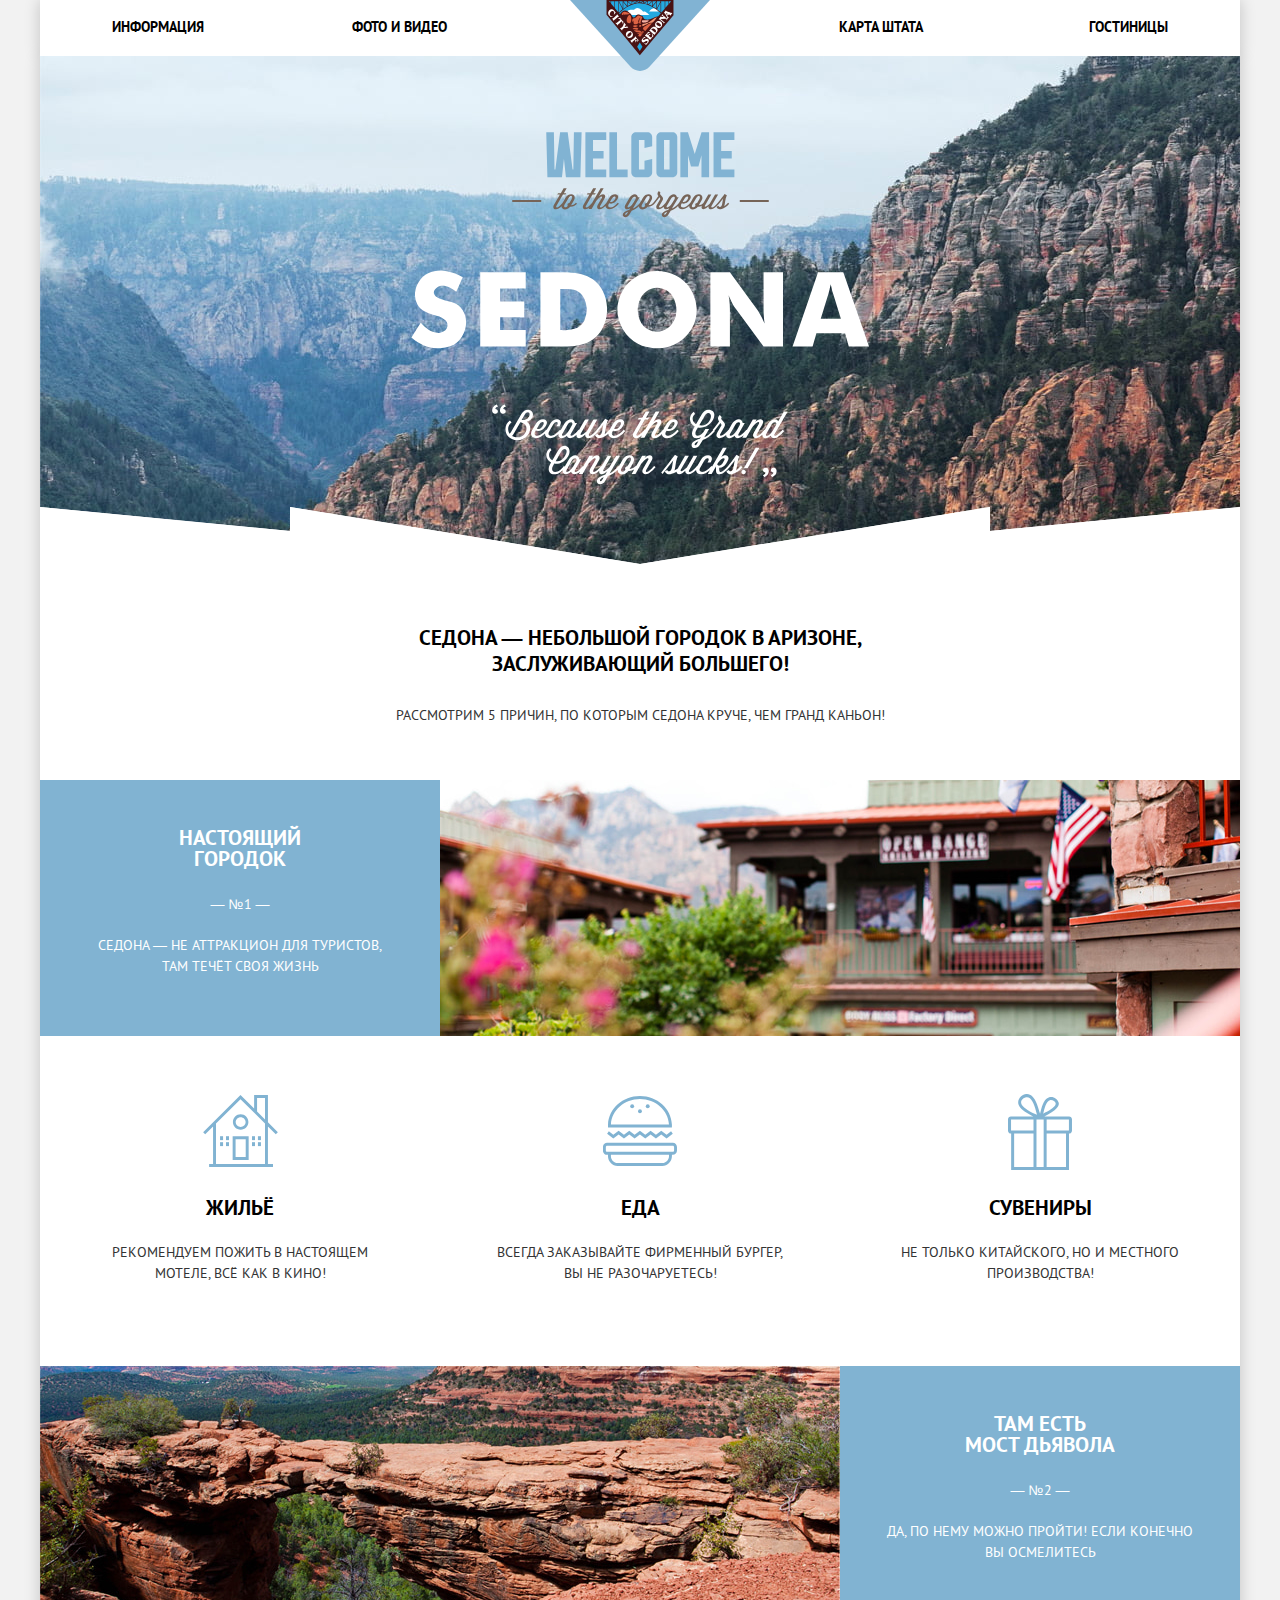
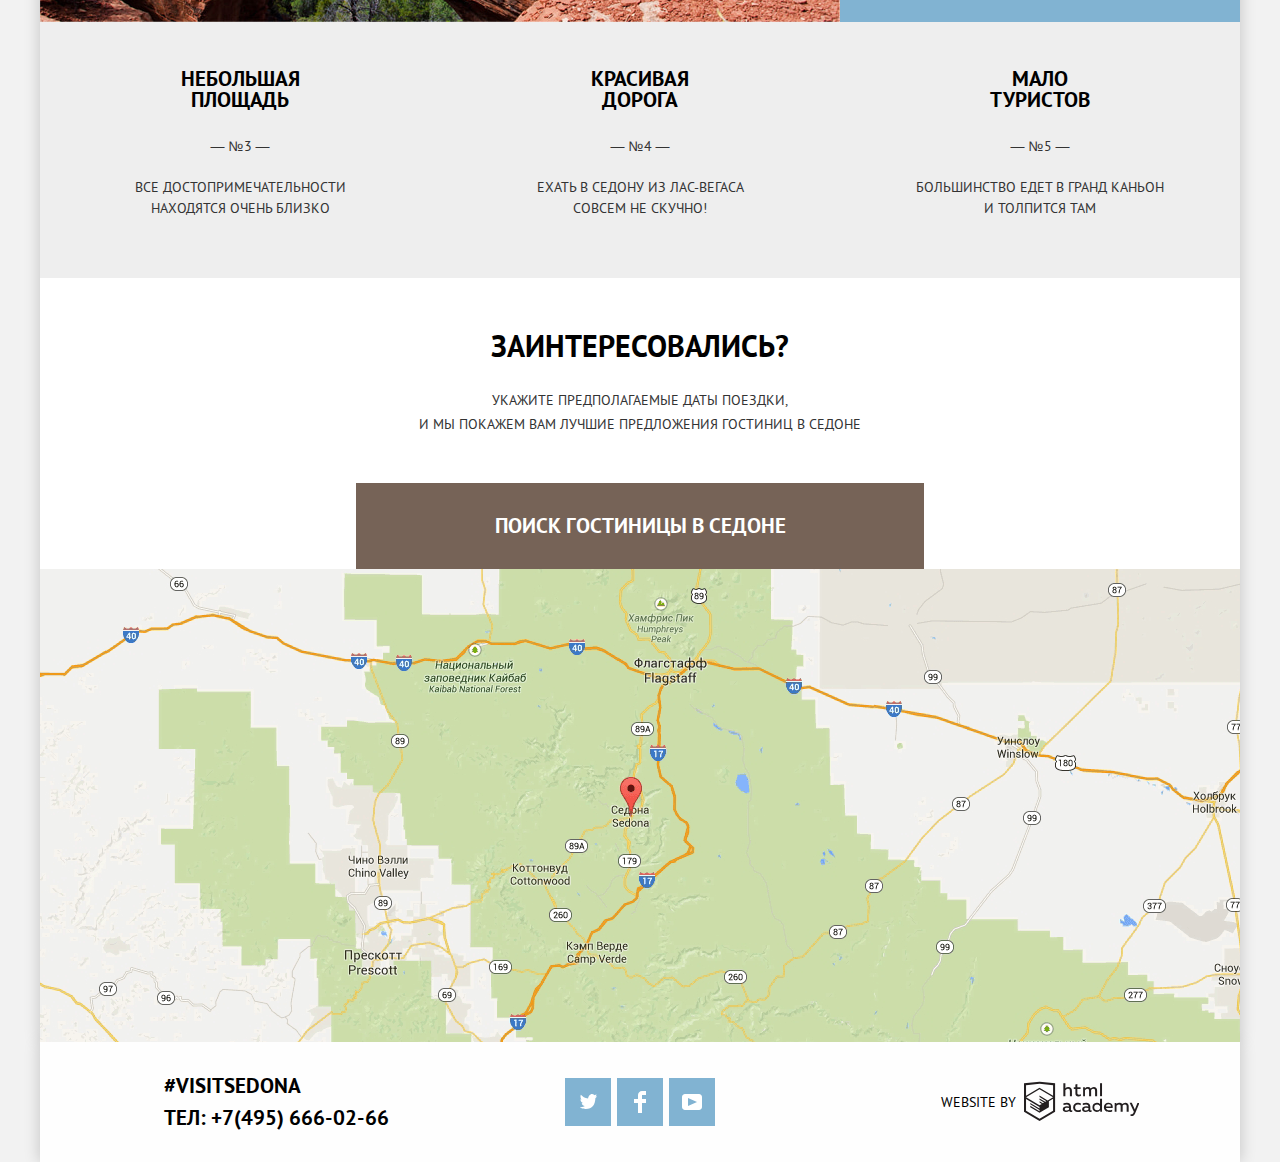
==== commit d5845700: "Частично исправлены баги IE, переключатели-треугольники сделаны unicode, в CSS используется только о" ====
--- a/index.html
+++ b/index.html
@@ -103,7 +103,7 @@
         </p>
         <div class="search__form-wrapper">
           <button id="search__open" class="button-reset" aria-label="Показать/скрыть форму" type="button">
-            Поиск гостиницы в Седоне
+            <span class="remove-nudge">Поиск гостиницы в Седоне</span>
           </button>
           <form class="search__form" action="https://echo.htmlacademy.ru" method="get">
             <fieldset>
@@ -168,7 +168,7 @@
                 <div class="search__number">
                   <label for="adults-id">Взрослые:</label>
                   <button class="decrement button-reset" aria-label="Уменьшить количество взрослых"
-                    type="button">-</button>
+                    type="button">&#8722;</button>
                   <input class="remove-arrows placeholder-black required" id="adults-id" type="number" name="adults-num"
                     placeholder="2" min="0">
                   <button class="increment button-reset" aria-label="Увеличить количество взрослых"
@@ -177,7 +177,7 @@
                 <div class="search__number">
                   <label for="children-id">Дети:</label>
                   <button class="decrement button-reset" aria-label="Уменьшить количество детей"
-                    type="button">-</button>
+                    type="button">&#8722;</button>
                   <input class="remove-arrows placeholder-black required" id="children-id" type="number"
                     name="children-num" placeholder="0" min="0">
                   <button class="increment button-reset" aria-label="Увеличить количество детей"
@@ -185,7 +185,7 @@
                 </div>
               </div>
             </fieldset>
-            <button class="search__find-button button-reset" type="submit">Найти</button>
+            <button class="search__find-button button-reset" type="submit"><span class="remove-nudge">Найти</span></button>
           </form>
         </div>
       </div>
--- a/css/style.css
+++ b/css/style.css
@@ -1,20 +1,20 @@
 /* Fonts */
 @font-face {
-  font-family: 'PT Sans';
+  font-family: "PT Sans";
   src: 
-    local('PT Sans'), local('PTSans-Regular'),
-    url('../fonts/ptsans.woff2') format('woff2'), /* Super Modern Browsers */
-    url('../fonts/ptsans.woff') format('woff'); /* Modern Browsers */
+    local("PT Sans"), local("PTSans-Regular"),
+    url("../fonts/ptsans.woff2") format("woff2"), /* Super Modern Browsers */
+    url("../fonts/ptsans.woff") format("woff"); /* Modern Browsers */
   font-style: normal;
   font-weight: 400;
 }
 
 @font-face {
-  font-family: 'PT Sans';
+  font-family: "PT Sans";
   src: 
-    local('PT Sans Bold'), local('PTSans-Bold'),
-    url('../fonts/ptsansbold.woff2') format('woff2'), /* Super Modern Browsers */
-    url('../fonts/ptsansbold.woff') format('woff'); /* Modern Browsers */
+    local("PT Sans Bold"), local("PTSans-Bold"),
+    url("../fonts/ptsansbold.woff2") format("woff2"), /* Super Modern Browsers */
+    url("../fonts/ptsansbold.woff") format("woff"); /* Modern Browsers */
   font-style: normal;
   font-weight: 700;
 }
@@ -58,6 +58,13 @@
   padding: 0;
   margin: 0;
   border: 0;
+}
+
+/* for text in buttons (IE 11)*/
+.remove-nudge {
+  position: relative;
+  top: 0px;
+  left: 0px;
 }
 
 p.overflow-wrapper {
@@ -144,9 +151,9 @@
   bottom: 0;
   left: 0;
   right: 0;
-  z-index: -1; /* lowest layer, hides top shadow under other blocks */
-
-  content: '';
+  z-index: -1;  /* lowest layer, hides top shadow under other blocks */
+
+  content: "";
 
   box-shadow: 0px 0px 15px 0 rgba(0, 1, 1, 0.2);
 }
@@ -173,7 +180,7 @@
 }
 
 .top-header__text {
-  display: flex;  
+  display: flex;
   flex-direction: column;
   align-items: center;
 
@@ -190,10 +197,13 @@
 .top-header__text::before {
   position: absolute;
   top: -57px;
+  left: 0;  /* for IE 11 */
 
   width: 100%;
+  height: 57px;  /* for IE 11 */
 
   content: url("../img/polygon-mask.svg");
+  background-image: url("../img/polygon-mask.svg");  /* for IE 11 */
 }
 
 .top-header__text h1 {
@@ -204,7 +214,7 @@
   font-size: 21px;
   line-height: 26px;
   text-align: center;
-  vertical-align: middle;  
+  vertical-align: middle;
 }
 
 .top-header__text p {
@@ -223,7 +233,7 @@
 
 .header__navigation>a {
   position: absolute;
-  left: 50%;  
+  left: 50%;
   z-index: 1;
 
   margin-left: -70px;
@@ -429,7 +439,7 @@
 
 /* Find a hotel section */
 .search__container {
-  display: flex;  
+  display: flex;
   flex-direction: column;
   justify-content: flex-start;
   align-items: center;
@@ -620,7 +630,7 @@
 
 .search__number input {
   margin: 0;
-  
+
   width: 34px;
   height: 38px;
 
@@ -653,6 +663,8 @@
   font-size: 25px;
   color: #a9a9a9;
   font-weight: bold;
+
+  background-color: #f2f2f2;
 }
 
 .increment:hover,
@@ -668,7 +680,7 @@
 /* Find button */
 .search__find-button {
   padding: 15px 30px;
-  
+
   width: 458px;
   min-height: 58px;
 
@@ -694,7 +706,7 @@
 .map {
   width: 1200px;
   height: 473px;
-  
+
   background-image: url(../img/map.png);
 }
 
@@ -750,7 +762,7 @@
 /* Contacts style */
 .bottom__contacts p,
 .bottom__contacts a {
-  width: 100%; 
+  width: 100%;
 }
 
 .bottom__contacts p {
@@ -828,15 +840,14 @@
 
 /* Horizontal form containers*/
 .center-form {
-  padding: 28px 72px; 
-  
+  padding: 28px 72px;
+
   max-width: 1200px;
   min-height: 217px;
 
   background-image: url(../img/background-mountains--blur.jpg);
   background-position: 0 -56px;
 }
-
 .horizontal-form {
   display: flex;
 
@@ -858,7 +869,6 @@
   border: 0;
 }
 
-.horizontal-form__column div,
 .horizontal-form__column legend {
   position: relative;
   margin-bottom: 24px;
@@ -866,6 +876,11 @@
   width: 254px;
 }
 
+.horizontal-form__column div {
+  position: relative;
+  margin-bottom: 25px;
+}
+
 .horizontal-form__column div:last-of-type {
   margin-bottom: 0;
 }
@@ -883,7 +898,7 @@
   margin-bottom: 9px;
   margin-right: 2px;
 
-  width: 318px;
+  width: 319px;
 }
 
 .horizontal-form__column-third>div {
@@ -895,6 +910,8 @@
   display: block;
   padding-left: 40px;
   padding-right: 15px;
+
+  width: 254px;
 }
 
 .horizontal-form__column:nth-last-of-type(2) .horizontal-form__check-label {
@@ -908,63 +925,79 @@
 
   width: 23px;
   height: 23px;
-
-  background-color: transparent;
-  background-image: url(../img/checkbox-off.svg);
-  background-size: cover;
 }
 
 /* --checked */
-.horizontal-form__check:checked+span {
+.horizontal-form__check:checked~svg.checked {
   width: 27px;
   height: 23px;
 
-  background-image: url(../img/checkbox-on.svg);
-  background-size: cover;
+  fill-opacity: 1;
+}
+
+.horizontal-form__check:checked+svg {
+  fill-opacity: 0;
+}
+
+/* --disabled */
+.horizontal-form__check:disabled+svg {
+  fill: #6a6a6a;
+}
+
+/* --checked + disabled */
+.horizontal-form__check:checked:disabled~svg.checked {
+  width: 27px;
+  height: 23px;
+
+  fill-opacity: 1;
+  fill: #6a6a6a;
+}
+
+.horizontal-form__check:checked:disabled+svg {
+  fill-opacity: 0;
 }
 
 /* --focused*/
-.horizontal-form__check:focus+span {
+.horizontal-form__check:focus+svg {
   outline: 1px solid #b0ddff;
   outline-offset: 2px;
 }
 
-/* --disabled */
-.horizontal-form__check:disabled+span {
-  background-image: url('data:image/svg+xml,%3Csvg xmlns="http://www.w3.org/2000/svg" width="23" height="23" viewBox="0 0 23 23"%3E%3Cpath fill="%236a6a6a" d="M20 2c.542 0 1 .458 1 1v17c0 .542-.458 1-1 1H3c-.542 0-1-.458-1-1V3c0-.542.458-1 1-1h17m0-2H3C1.35 0 0 1.35 0 3v17c0 1.65 1.35 3 3 3h17c1.65 0 3-1.35 3-3V3c0-1.65-1.35-3-3-3z"/%3E%3C/svg%3E%0A');
-}
-
-.horizontal-form__check:checked:disabled+span {
-  width: 27px;
-  height: 23px;
-  background-image: url('data:image/svg+xml,%3Csvg xmlns="http://www.w3.org/2000/svg" width="27" height="23" viewBox="0 0 27 23"%3E%3Cpath fill="%236a6a6a" d="M7.285 7.486l-2.829 2.829 7.783 7.783L26.171 4.166l-2.828-2.829-11.104 11.102z"/%3E%3Cpath fill="%236a6a6a" d="M21 20c0 .542-.458 1-1 1H3c-.542 0-1-.458-1-1V3c0-.542.458-1 1-1h16.908L21.493.415A2.96 2.96 0 0 0 20 0H3C1.35 0 0 1.35 0 3v17c0 1.65 1.35 3 3 3h17c1.65 0 3-1.35 3-3v-9.829l-2 2V20z"/%3E%3C/svg%3E ');
-}
-
 /* Input field: from __ to __ */
 .horizontal-form___from-to {
   display: flex;
   justify-content: space-between;
   align-items: center;
 
-  margin-bottom: 10px;
-
-  width: 100%;
+  position: relative;
+
+  margin-bottom: 20px;
+
+  width: 318px;
   height: 36px;
 
   border: 2px solid #ffffff;
   border-radius: 3px;
-
-  background-image: url('data:image/svg+xml,%0A%3Csvg xmlns="http://www.w3.org/2000/svg" width="2" height="22"%3E%3Crect width="2" height="22" fill="%23ffffff" /%3E%3C/svg%3E');
-  background-repeat: no-repeat;
-  background-position: 50% 50%;
+}
+
+.horizontal-form___from-to::before {
+  position: absolute;
+  left: 157px;
+  top: 5px;   /* for IE 11 */
+  content: "";
+
+  width: 2px;
+  height: 22px;
+
+  background-color: #ffffff;
 }
 
 .horizontal-form__input {
-  padding-left: 15px;
-  padding-right: 15px;
+  padding-left: 16px;
+  padding-right: 13px;
 
   width: 100%;
-  height: 15px;
+  height: 27px;
 
   line-height: 21px;
   vertical-align: middle;
@@ -978,39 +1011,32 @@
 /* Range */
 .range-container {
   display: flex;
-
-  margin-bottom: 21px;
-
-  width: 317px;
-}
-
-/* --spaces */
-.range-container__space {
-  height: 22px;
-}
-
-.range-container__space--left {
-  margin-left: 14px;
-
-  width: 252px;
-
-  background-image: url('data:image/svg+xml,%3Csvg xmlns="http://www.w3.org/2000/svg" width="156" height="2"%3E%3Crect width="156" height="2" fill="%23ffffff"%3E%3C/rect%3E%3C/svg%3E');
-  background-position: 0% 50%;
-  background-repeat: repeat-x;
-}
-
-.range-container__space--right {
-  width: 65px;
-
-  background-image: url('data:image/svg+xml,%3Csvg xmlns="http://www.w3.org/2000/svg" width="156" height="2"%3E%3Crect width="156" height="2" fill="%23ffffff"%3E%3C/rect%3E%3C/svg%3E');
-  background-position: 0% 50%;
-  background-repeat: repeat-x;
-  opacity: 30%;
-}
-
-/* --round buttons*/
+  position: relative;
+
+  margin-bottom: 32px;
+  margin-left: 11px;
+
+  width: 308px;
+}
+
+.range-container__scale {
+  width: 100%;
+  height: 2px;
+
+  background-color: rgba(255, 255, 255, 0.3);
+}
+
+.range-container__bar {
+  width: 82%;
+  height: 2px;
+
+  background-color: #ffffff;
+}
+
+/* Round buttons */
 .range-container__round {
   position: absolute;
+  margin-top: -9px;
 
   width: 20px;
   height: 22px;
@@ -1019,16 +1045,15 @@
 }
 
 .range-container__round--custom-l {
-  margin-left: 1px;
-
-  background-image: url('../img/filter-button.svg');
+  left: -10px;
+
+  background-image: url("../img/filter-button.svg");
 }
 
 .range-container__round--custom-r {
-  margin-left: 252px;
-  z-index: 1;
-
-  background-image: url('../img/filter-button.svg');
+  left: 242px;
+
+  background-image: url("../img/filter-button.svg");
 }
 
 /* --focus round buttons*/
@@ -1046,13 +1071,13 @@
 }
 
 .range-container__round--custom-l:hover {
-  margin-top: -1px;
-  margin-left: 0px;
+  margin-top: -10px;
+  left: -11px;
 }
 
 .range-container__round--custom-r:hover {
-  margin-top: -1px;
-  margin-left: 251px;
+  margin-top: -10px;
+  left: 241px;
 }
 
 .horizontal-form__show {
@@ -1109,6 +1134,8 @@
 
 .sorting p:last-of-type {
   margin-right: 40px;
+  padding-top: 5px;
+  padding-left: 2px;
 
   max-width: 150px;
 
@@ -1132,6 +1159,8 @@
 }
 
 .sorting__btn {
+  margin-top: 8px;
+
   max-width: 120px;
   border-bottom: 1px dotted #81b3d2;
 
@@ -1141,6 +1170,7 @@
   color: rgba(0, 0, 0, 0.3);
 
   background-color: transparent;
+  cursor: pointer;
 }
 
 .sorting__btn:hover {
@@ -1163,59 +1193,54 @@
 .sorting__choose-order {
   display: flex;
   width: 34px;
+  line-height: 0px;
 }
 
 .sorting__choose-order button {
   display: block;
-
-  width: 11px;
-  height: 10px;
-
+  font-size: 15px;
+
+  line-height: 1em;
+  color: #cacaca;
+
+  background-color: transparent;
   cursor: pointer;
-  background-color: transparent;
 }
 
 .sorting__up {
-  background-image: url('data:image/svg+xml,%3Csvg xmlns="http://www.w3.org/2000/svg" width="11" height="10" viewBox="0 0 11 10"%3E%3Cpath fill="%23cacaca" d="M5.5 0L0 10h11z"/%3E%3C/svg%3E');
+  margin-left: -2px;
+  margin-top: 4px;
 }
 
 .sorting__down {
-  margin-left: 12px;
-  margin-top: -1px;
-
-  background-image: url('data:image/svg+xml,%3Csvg xmlns="http://www.w3.org/2000/svg" width="11" height="10" viewBox="0 0 11 10"%3E%3Cpath fill="%23cacaca" d="M5.5 10L0 0h11"/%3E%3C/svg%3E');
+  margin-left: 8px;
+  margin-top: 2px;
 }
 
 /* --hover */
-.sorting__up:hover {
-  background-image: url('data:image/svg+xml,%3Csvg xmlns="http://www.w3.org/2000/svg" width="11" height="10" viewBox="0 0 11 10"%3E%3Cpath fill="%23231f20" d="M5.5 0L0 10h11z"/%3E%3C/svg%3E');
-}
-
+.sorting__up:hover,
 .sorting__down:hover {
-  background-image: url('data:image/svg+xml,%3Csvg xmlns="http://www.w3.org/2000/svg" width="11" height="10" viewBox="0 0 11 10"%3E%3Cpath fill="%23231f20" d="M5.5 10L0 0h11"/%3E%3C/svg%3E');
+  color: #231f20;
 }
 
 /* --active */
-.sorting__up:active {
-  background-image: url('data:image/svg+xml,%3Csvg xmlns="http://www.w3.org/2000/svg" width="11" height="10" viewBox="0 0 11 10"%3E%3Cpath fill="%2381b3d2" d="M5.5 0L0 10h11z"/%3E%3C/svg%3E');
-}
-
+.sorting__up:active,
 .sorting__down:active {
-  background-image: url('data:image/svg+xml,%3Csvg xmlns="http://www.w3.org/2000/svg" width="11" height="10" viewBox="0 0 11 10"%3E%3Cpath fill="%2381b3d2" d="M5.5 10L0 0h11"/%3E%3C/svg%3E');
+  color: #81b3d2;
 }
 
 /* --current */
-.sorting__up--current[type="button"],  /* Add specificity to make pointer work */
+.sorting__up--current[type="button"],
 .sorting__up--current:hover,
 .sorting__up--current:active {
-  background-image: url('data:image/svg+xml,%3Csvg xmlns="http://www.w3.org/2000/svg" width="11" height="10" viewBox="0 0 11 10"%3E%3Cpath fill="%2381b3d2" d="M5.5 0L0 10h11z"/%3E%3C/svg%3E');
+  color: #81b3d2;
   cursor: auto;
 }
 
-.sorting__down--current[type="button"],  /* Add specificity to make pointer work */
+.sorting__down--current[type="button"],
 .sorting__down--current:hover,
 .sorting__down--current:active {
-  background-image: url('data:image/svg+xml,%3Csvg xmlns="http://www.w3.org/2000/svg" width="11" height="10" viewBox="0 0 11 10"%3E%3Cpath fill="%2381b3d2" d="M5.5 10L0 0h11"/%3E%3C/svg%3E');
+  color: #81b3d2;
   cursor: auto;
 }
 
@@ -1268,7 +1293,8 @@
 .output__type-price p {
   margin: 0;
   margin-right: 6px;
-  padding: 10px 0;
+  padding-top: 7px;
+  padding-bottom: 13px;
 
   width: 110px;
 
@@ -1287,13 +1313,14 @@
 }
 
 .output__wrapper-button-links h2 {
-  line-height: 17px;
+  margin-top: -4px;
+
+  font-size: 21px;
+  line-height: 26px;
+  font-weight: bold;
 }
 
 .output__heading-link {
-  font-size: 21px;
-  font-weight: bold;
-  line-height: inherit;
   color: #000000;
 }
 
@@ -1397,9 +1424,10 @@
 }
 
 @keyframes bounce-open {
-  0% { 
+  0% {
     transform: translateY(-86px);
   }
+
   100% {
     transform: translateY(0);
   }
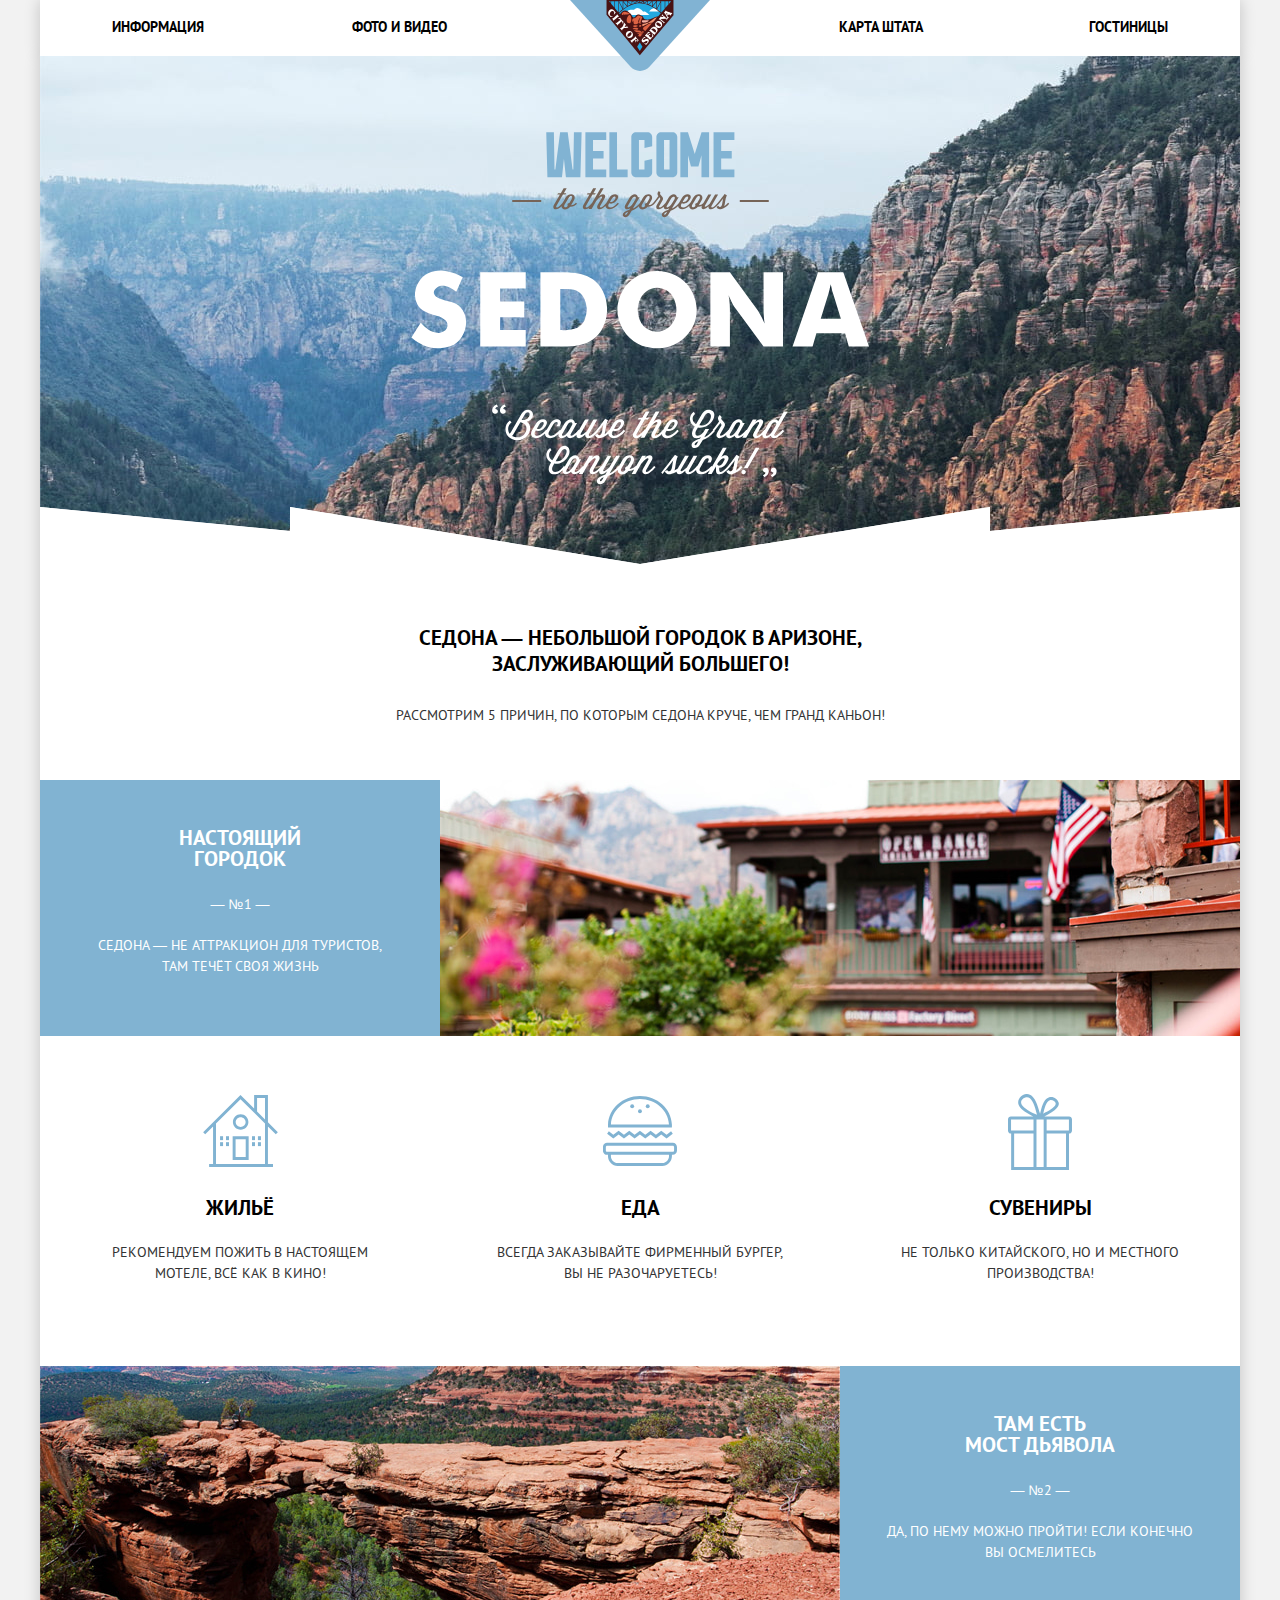
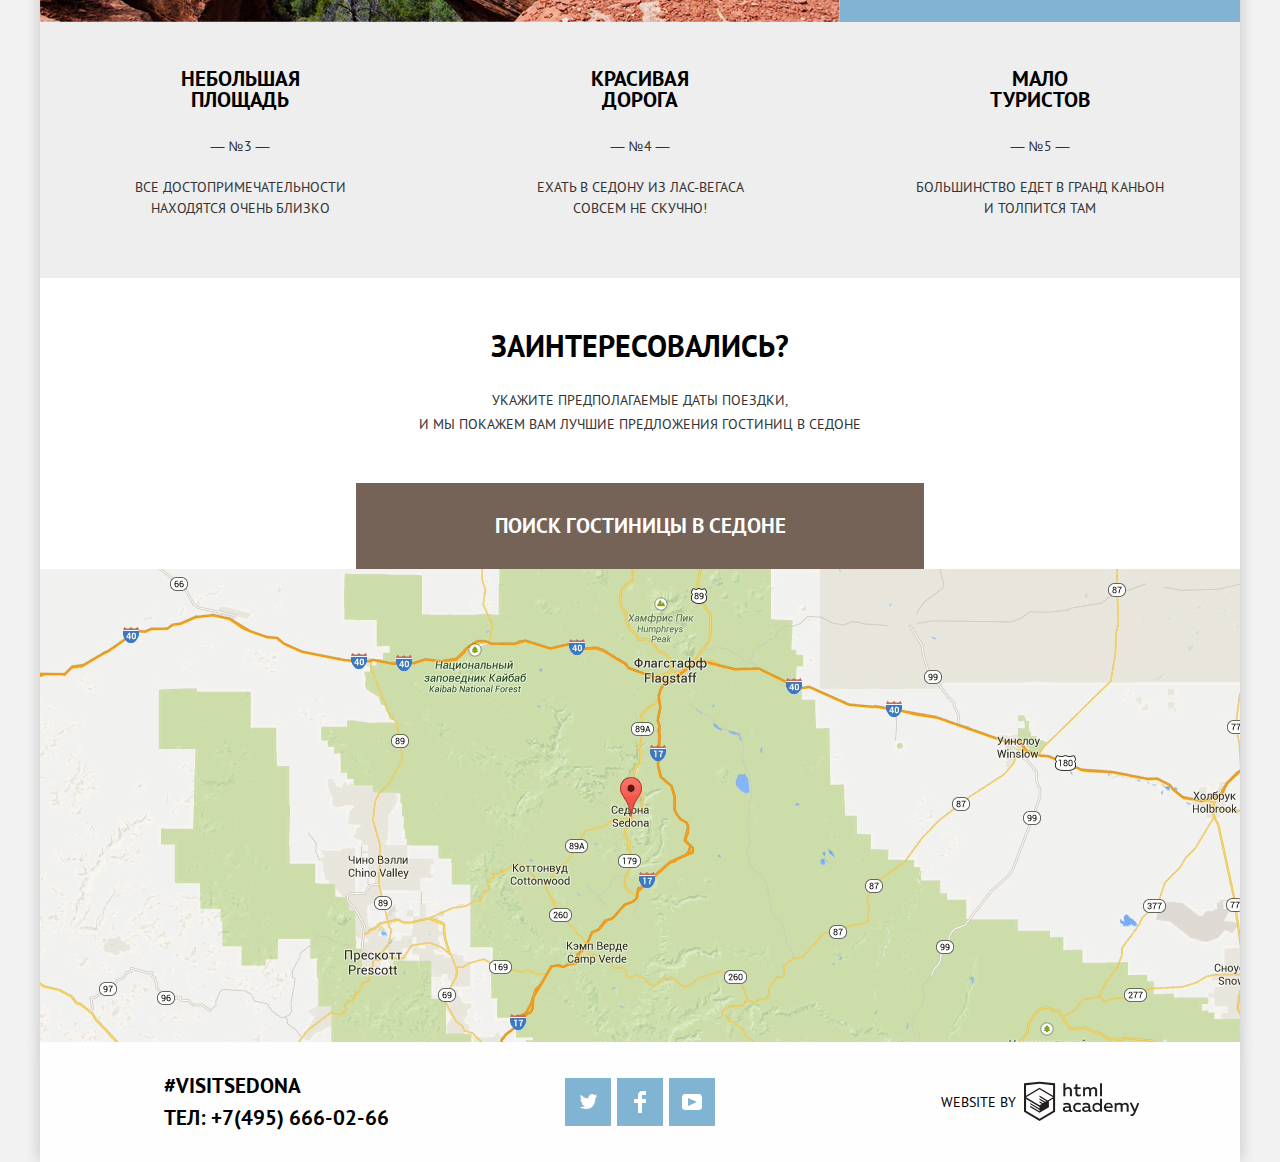
==== commit 123c8c2a: "Исправлены баги отображения в разных браузерах" ====
--- a/index.html
+++ b/index.html
@@ -113,27 +113,29 @@
                 <input class="placeholder-black required" id="arrival-id" type="text" name="arrival-date"
                   placeholder="24 апреля 2017">
                 <button class="button-reset" aria-label="Выбрать дату заезда в календаре" type="button">
-                  <svg version="1.1" xmlns="http://www.w3.org/2000/svg" xmlns:xlink="http://www.w3.org/1999/xlink"
-                    x="0px" y="0px" width="21px" height="22px" viewBox="0 0 21 22" enable-background="new 0 0 21 22"
-                    xml:space="preserve">
-                    <path
-                      d="M19.251,2.025h-2.845V0.648c0-0.381-0.294-0.689-0.656-0.689c-0.363,0-0.656,0.308-0.656,0.689v1.377h-3.938V0.648
-                          c0-0.381-0.294-0.689-0.655-0.689c-0.363,0-0.657,0.308-0.657,0.689v1.377H5.906V0.648c0-0.381-0.294-0.689-0.656-0.689
-                          c-0.363,0-0.657,0.308-0.657,0.689v1.377H1.75C0.784,2.025,0,2.847,0,3.862v16.302C0,21.179,0.784,22,1.75,22h17.501
-                          C20.217,22,21,21.179,21,20.164V3.862C21,2.847,20.217,2.025,19.251,2.025z M19.688,20.164c0,0.253-0.195,0.459-0.437,0.459H1.75
-                          c-0.241,0-0.438-0.206-0.438-0.459V3.862c0-0.253,0.196-0.459,0.438-0.459h2.844v1.378c0,0.381,0.294,0.689,0.657,0.689
-                          c0.362,0,0.656-0.308,0.656-0.689V3.403h3.938v1.378c0,0.381,0.294,0.689,0.657,0.689c0.361,0,0.655-0.308,0.655-0.689V3.403h3.938
-                          v1.378c0,0.381,0.293,0.689,0.656,0.689c0.362,0,0.656-0.308,0.656-0.689V3.403h2.845c0.241,0,0.437,0.206,0.437,0.459V20.164z" />
-                    <rect x="4.594" y="8.225" width="2.625" height="2.066" />
-                    <rect x="4.594" y="11.668" width="2.625" height="2.067" />
-                    <rect x="4.594" y="15.112" width="2.625" height="2.066" />
-                    <rect x="9.188" y="15.112" width="2.625" height="2.066" />
-                    <rect x="9.188" y="11.668" width="2.625" height="2.067" />
-                    <rect x="9.188" y="8.225" width="2.625" height="2.066" />
-                    <rect x="13.781" y="15.112" width="2.625" height="2.066" />
-                    <rect x="13.781" y="11.668" width="2.625" height="2.067" />
-                    <rect x="13.781" y="8.225" width="2.625" height="2.066" />
-                  </svg>
+                  <span class="remove-nudge">
+                    <svg version="1.1" xmlns="http://www.w3.org/2000/svg" xmlns:xlink="http://www.w3.org/1999/xlink"
+                      x="0px" y="0px" width="21px" height="22px" viewBox="0 0 21 22" enable-background="new 0 0 21 22"
+                      xml:space="preserve">
+                      <path
+                        d="M19.251,2.025h-2.845V0.648c0-0.381-0.294-0.689-0.656-0.689c-0.363,0-0.656,0.308-0.656,0.689v1.377h-3.938V0.648
+                            c0-0.381-0.294-0.689-0.655-0.689c-0.363,0-0.657,0.308-0.657,0.689v1.377H5.906V0.648c0-0.381-0.294-0.689-0.656-0.689
+                            c-0.363,0-0.657,0.308-0.657,0.689v1.377H1.75C0.784,2.025,0,2.847,0,3.862v16.302C0,21.179,0.784,22,1.75,22h17.501
+                            C20.217,22,21,21.179,21,20.164V3.862C21,2.847,20.217,2.025,19.251,2.025z M19.688,20.164c0,0.253-0.195,0.459-0.437,0.459H1.75
+                            c-0.241,0-0.438-0.206-0.438-0.459V3.862c0-0.253,0.196-0.459,0.438-0.459h2.844v1.378c0,0.381,0.294,0.689,0.657,0.689
+                            c0.362,0,0.656-0.308,0.656-0.689V3.403h3.938v1.378c0,0.381,0.294,0.689,0.657,0.689c0.361,0,0.655-0.308,0.655-0.689V3.403h3.938
+                            v1.378c0,0.381,0.293,0.689,0.656,0.689c0.362,0,0.656-0.308,0.656-0.689V3.403h2.845c0.241,0,0.437,0.206,0.437,0.459V20.164z" />
+                      <rect x="4.594" y="8.225" width="2.625" height="2.066" />
+                      <rect x="4.594" y="11.668" width="2.625" height="2.067" />
+                      <rect x="4.594" y="15.112" width="2.625" height="2.066" />
+                      <rect x="9.188" y="15.112" width="2.625" height="2.066" />
+                      <rect x="9.188" y="11.668" width="2.625" height="2.067" />
+                      <rect x="9.188" y="8.225" width="2.625" height="2.066" />
+                      <rect x="13.781" y="15.112" width="2.625" height="2.066" />
+                      <rect x="13.781" y="11.668" width="2.625" height="2.067" />
+                      <rect x="13.781" y="8.225" width="2.625" height="2.066" />
+                    </svg>
+                  </span>
                 </button>
               </div>
               <div class="search__checkinout">
@@ -141,47 +143,49 @@
                 <input class="placeholder-black required" id="departure-id" type="text" name="departure-date"
                   placeholder="4 июля 2017">
                 <button class="button-reset" aria-label="Выбрать дату выезда в календаре" type="button">
-                  <svg version="1.1" xmlns="http://www.w3.org/2000/svg" xmlns:xlink="http://www.w3.org/1999/xlink"
-                    x="0px" y="0px" width="21px" height="22px" viewBox="0 0 21 22" enable-background="new 0 0 21 22"
-                    xml:space="preserve">
-                    <path
-                      d="M19.251,2.025h-2.845V0.648c0-0.381-0.294-0.689-0.656-0.689c-0.363,0-0.656,0.308-0.656,0.689v1.377h-3.938V0.648
-                      c0-0.381-0.294-0.689-0.655-0.689c-0.363,0-0.657,0.308-0.657,0.689v1.377H5.906V0.648c0-0.381-0.294-0.689-0.656-0.689
-                      c-0.363,0-0.657,0.308-0.657,0.689v1.377H1.75C0.784,2.025,0,2.847,0,3.862v16.302C0,21.179,0.784,22,1.75,22h17.501
-                      C20.217,22,21,21.179,21,20.164V3.862C21,2.847,20.217,2.025,19.251,2.025z M19.688,20.164c0,0.253-0.195,0.459-0.437,0.459H1.75
-                      c-0.241,0-0.438-0.206-0.438-0.459V3.862c0-0.253,0.196-0.459,0.438-0.459h2.844v1.378c0,0.381,0.294,0.689,0.657,0.689
-                      c0.362,0,0.656-0.308,0.656-0.689V3.403h3.938v1.378c0,0.381,0.294,0.689,0.657,0.689c0.361,0,0.655-0.308,0.655-0.689V3.403h3.938
-                      v1.378c0,0.381,0.293,0.689,0.656,0.689c0.362,0,0.656-0.308,0.656-0.689V3.403h2.845c0.241,0,0.437,0.206,0.437,0.459V20.164z" />
-                    <rect x="4.594" y="8.225" width="2.625" height="2.066" />
-                    <rect x="4.594" y="11.668" width="2.625" height="2.067" />
-                    <rect x="4.594" y="15.112" width="2.625" height="2.066" />
-                    <rect x="9.188" y="15.112" width="2.625" height="2.066" />
-                    <rect x="9.188" y="11.668" width="2.625" height="2.067" />
-                    <rect x="9.188" y="8.225" width="2.625" height="2.066" />
-                    <rect x="13.781" y="15.112" width="2.625" height="2.066" />
-                    <rect x="13.781" y="11.668" width="2.625" height="2.067" />
-                    <rect x="13.781" y="8.225" width="2.625" height="2.066" />
-                  </svg>
+                  <span class="remove-nudge">
+                    <svg version="1.1" xmlns="http://www.w3.org/2000/svg" xmlns:xlink="http://www.w3.org/1999/xlink"
+                      x="0px" y="0px" width="21px" height="22px" viewBox="0 0 21 22" enable-background="new 0 0 21 22"
+                      xml:space="preserve">
+                      <path
+                        d="M19.251,2.025h-2.845V0.648c0-0.381-0.294-0.689-0.656-0.689c-0.363,0-0.656,0.308-0.656,0.689v1.377h-3.938V0.648
+                        c0-0.381-0.294-0.689-0.655-0.689c-0.363,0-0.657,0.308-0.657,0.689v1.377H5.906V0.648c0-0.381-0.294-0.689-0.656-0.689
+                        c-0.363,0-0.657,0.308-0.657,0.689v1.377H1.75C0.784,2.025,0,2.847,0,3.862v16.302C0,21.179,0.784,22,1.75,22h17.501
+                        C20.217,22,21,21.179,21,20.164V3.862C21,2.847,20.217,2.025,19.251,2.025z M19.688,20.164c0,0.253-0.195,0.459-0.437,0.459H1.75
+                        c-0.241,0-0.438-0.206-0.438-0.459V3.862c0-0.253,0.196-0.459,0.438-0.459h2.844v1.378c0,0.381,0.294,0.689,0.657,0.689
+                        c0.362,0,0.656-0.308,0.656-0.689V3.403h3.938v1.378c0,0.381,0.294,0.689,0.657,0.689c0.361,0,0.655-0.308,0.655-0.689V3.403h3.938
+                        v1.378c0,0.381,0.293,0.689,0.656,0.689c0.362,0,0.656-0.308,0.656-0.689V3.403h2.845c0.241,0,0.437,0.206,0.437,0.459V20.164z" />
+                      <rect x="4.594" y="8.225" width="2.625" height="2.066" />
+                      <rect x="4.594" y="11.668" width="2.625" height="2.067" />
+                      <rect x="4.594" y="15.112" width="2.625" height="2.066" />
+                      <rect x="9.188" y="15.112" width="2.625" height="2.066" />
+                      <rect x="9.188" y="11.668" width="2.625" height="2.067" />
+                      <rect x="9.188" y="8.225" width="2.625" height="2.066" />
+                      <rect x="13.781" y="15.112" width="2.625" height="2.066" />
+                      <rect x="13.781" y="11.668" width="2.625" height="2.067" />
+                      <rect x="13.781" y="8.225" width="2.625" height="2.066" />
+                    </svg>
+                  </span>
                 </button>
               </div>
               <div>
                 <div class="search__number">
                   <label for="adults-id">Взрослые:</label>
                   <button class="decrement button-reset" aria-label="Уменьшить количество взрослых"
-                    type="button">&#8722;</button>
+                    type="button"><span class="remove-nudge">&#8722;</span></button>
                   <input class="remove-arrows placeholder-black required" id="adults-id" type="number" name="adults-num"
                     placeholder="2" min="0">
                   <button class="increment button-reset" aria-label="Увеличить количество взрослых"
-                    type="button">+</button>
+                    type="button"><span class="remove-nudge">+</span></button>
                 </div>
                 <div class="search__number">
                   <label for="children-id">Дети:</label>
                   <button class="decrement button-reset" aria-label="Уменьшить количество детей"
-                    type="button">&#8722;</button>
+                    type="button"><span class="remove-nudge">&#8722;</span></button>
                   <input class="remove-arrows placeholder-black required" id="children-id" type="number"
                     name="children-num" placeholder="0" min="0">
                   <button class="increment button-reset" aria-label="Увеличить количество детей"
-                    type="button">+</button>
+                    type="button"><span class="remove-nudge">+</span></button>
                 </div>
               </div>
             </fieldset>
@@ -246,45 +250,12 @@
       <a href="https://htmlacademy.ru/intensive/htmlcss">
         <span class="visually-hidden">Профессиональный онлайн‑курс HTML и CSS</span>
         <svg xmlns="http://www.w3.org/2000/svg" viewBox="0 0 113 39" width="115" height="41">
-          <path
-            d="M401.93,351.51a2.07,2.07,0,0,0,.58-0.11v1.4a3.41,3.41,0,0,1-1.24.22,1.75,1.75,0,0,1-1.75-1,5.08,5.08,0,0,1-3.3,1.13c-1.59,0-3.06-.87-3.06-2.68,0-2.24,2.08-2.93,3.9-2.93a11.63,11.63,0,0,1,2.28.26v-0.31c0-1.09-.8-1.86-2.3-1.86a7.79,7.79,0,0,0-3.15.67v-1.79a10.72,10.72,0,0,1,3.35-.58c2.48,0,4,1.18,4,3.83v3.14A0.57,0.57,0,0,0,401.93,351.51Zm-6.76-1.19a1.42,1.42,0,0,0,1.64,1.29,3.56,3.56,0,0,0,2.53-1V349.1a10.21,10.21,0,0,0-1.9-.22C396.34,348.89,395.17,349.23,395.17,350.33Z"
-            transform="translate(-355.09 -323.29)" />
-          <path
-            d="M408.15,343.91a5.29,5.29,0,0,1,2.7.67v1.79a4.28,4.28,0,0,0-2.42-.73,2.89,2.89,0,1,0,0,5.76,5.26,5.26,0,0,0,2.55-.67v1.8a6.58,6.58,0,0,1-2.9.6,4.42,4.42,0,0,1-4.72-4.54A4.54,4.54,0,0,1,408.15,343.91Z"
-            transform="translate(-355.09 -323.29)" />
-          <path
-            d="M420.93,351.51a2.07,2.07,0,0,0,.58-0.11v1.4a3.41,3.41,0,0,1-1.24.22,1.75,1.75,0,0,1-1.75-1,5.08,5.08,0,0,1-3.3,1.13c-1.59,0-3.06-.87-3.06-2.68,0-2.24,2.08-2.93,3.9-2.93a11.63,11.63,0,0,1,2.28.26v-0.31c0-1.09-.8-1.86-2.3-1.86a7.79,7.79,0,0,0-3.15.67v-1.79a10.72,10.72,0,0,1,3.35-.58c2.48,0,4,1.18,4,3.83v3.14A0.57,0.57,0,0,0,420.93,351.51Zm-6.76-1.19a1.42,1.42,0,0,0,1.64,1.29,3.56,3.56,0,0,0,2.53-1V349.1a10.21,10.21,0,0,0-1.9-.22C415.33,348.89,414.17,349.23,414.17,350.33Z"
-            transform="translate(-355.09 -323.29)" />
-          <path
-            d="M431.76,340.14V352.9H430v-1.39a4.07,4.07,0,0,1-3.35,1.62,4.62,4.62,0,0,1,0-9.22,4,4,0,0,1,3.15,1.37v-5.14h2ZM427,345.62a2.9,2.9,0,0,0,0,5.8,3,3,0,0,0,2.79-1.84v-2.13A3.06,3.06,0,0,0,427,345.62Z"
-            transform="translate(-355.09 -323.29)" />
-          <path
-            d="M438.08,343.91c3.48,0,4.68,2.81,4.12,5.34h-6.58c0.22,1.57,1.75,2.22,3.35,2.22a6.41,6.41,0,0,0,2.77-.62v1.68a7.5,7.5,0,0,1-3.14.6c-2.68,0-5-1.53-5-4.61A4.39,4.39,0,0,1,438.08,343.91Zm0.09,1.62a2.39,2.39,0,0,0-2.57,2.26h4.85A2.06,2.06,0,0,0,438.17,345.53Z"
-            transform="translate(-355.09 -323.29)" />
-          <path
-            d="M444.19,352.9v-8.75h1.73v1.09a4,4,0,0,1,2.92-1.33,3,3,0,0,1,2.73,1.4,4.33,4.33,0,0,1,3.06-1.4,3.21,3.21,0,0,1,3.32,3.52v5.47h-2v-5.41a1.67,1.67,0,0,0-1.73-1.84,2.94,2.94,0,0,0-2.17,1.18c0,0.2,0,.4,0,0.6v5.47h-2v-5.41a1.67,1.67,0,0,0-1.73-1.84,3.11,3.11,0,0,0-2.32,1.35v5.91h-2Z"
-            transform="translate(-355.09 -323.29)" />
-          <path
-            d="M466.56,344.15h2l-4.1,9.93c-0.95,2.28-2.19,3-3.52,3a5,5,0,0,1-1.15-.15v-1.66a3,3,0,0,0,.89.13c0.95,0,1.66-.67,2.17-2l0.18-.44-4.16-8.82H461l3,6.6Z"
-            transform="translate(-355.09 -323.29)" />
-          <path
-            d="M395.75,324.82v5a4,4,0,0,1,2.83-1.2,3.41,3.41,0,0,1,3.61,3.57v5.41h-2v-5.16a1.9,1.9,0,0,0-2-2.1,3.08,3.08,0,0,0-2.44,1.46v5.8h-2V324.82h2Z"
-            transform="translate(-355.09 -323.29)" />
-          <path
-            d="M407.52,325.71v3.12h3.17v1.71h-3.17v4c0,1.15.53,1.53,1.66,1.53a4.71,4.71,0,0,0,1.77-.35v1.68a7.14,7.14,0,0,1-2.35.38,2.68,2.68,0,0,1-3-2.88v-4.38H404v-1.71h1.57v-2.64Z"
-            transform="translate(-355.09 -323.29)" />
-          <path
-            d="M413.19,337.58v-8.75h1.73v1.09a4,4,0,0,1,2.92-1.33,3,3,0,0,1,2.73,1.4,4.33,4.33,0,0,1,3.06-1.4,3.21,3.21,0,0,1,3.32,3.52v5.47h-2v-5.41a1.67,1.67,0,0,0-1.73-1.84,2.94,2.94,0,0,0-2.17,1.18c0,0.2,0,.4,0,0.6v5.47h-2v-5.41a1.67,1.67,0,0,0-1.73-1.84,3.11,3.11,0,0,0-2.32,1.35v5.91h-2Z"
-            transform="translate(-355.09 -323.29)" />
-          <rect x="74.72" y="1.52" width="1.95" height="12.76" />
-          <path
-            d="M370.53,323.31l-0.16,0-15.28,1.6v28L370.37,362l15.28-9.09v-28Zm13.12,28.45-13.28,7.9-13.28-7.9V340.28l13.22,7.87,0,1.43-9.07-5.4v1.38l9.11,5.47,0,1.46-9.1-5.42v1.38l9.11,5.47h0l9.19-5.5v-1.39h0v-4.52l4.1-2.45v11.67Zm0-13.16L380,340.74h0l-1.68,1-8-4.76v1.38l6.84,4.07-0.06,0-0.15.09-1,.57-5.64-3.36v1.38l4.45,2.65-1.05.7,0,0-3.36-2v1.38l2.21,1.3-2.25,1.35-13.16-7.82,13.17-7.92h0Zm0-1.39-13.35-7.87h0l-13.2,7.86v-10.5l13.28-1.39,13.28,1.39v10.51Z"
-            transform="translate(-355.09 -323.29)" />
-        </svg>
+          <path d="M46.84 28.22a2.07 2.07 0 00.58-.11v1.4a3.41 3.41 0 01-1.24.22 1.75 1.75 0 01-1.75-1 5.08 5.08 0 01-3.3 1.13c-1.59 0-3.06-.87-3.06-2.68 0-2.24 2.08-2.93 3.9-2.93a11.63 11.63 0 012.28.26v-.31c0-1.09-.8-1.86-2.3-1.86a7.79 7.79 0 00-3.15.67v-1.79a10.72 10.72 0 013.35-.58c2.48 0 4 1.18 4 3.83v3.14a.57.57 0 00.69.61zm-6.76-1.19a1.42 1.42 0 001.64 1.29 3.56 3.56 0 002.53-1v-1.51a10.21 10.21 0 00-1.9-.22c-1.1.01-2.27.35-2.27 1.45zM53.06 20.62a5.29 5.29 0 012.7.67v1.79a4.28 4.28 0 00-2.42-.73 2.89 2.89 0 100 5.76 5.26 5.26 0 002.55-.67v1.8a6.58 6.58 0 01-2.9.6 4.42 4.42 0 01-4.72-4.54 4.54 4.54 0 014.79-4.68zM65.84 28.22a2.07 2.07 0 00.58-.11v1.4a3.41 3.41 0 01-1.24.22 1.75 1.75 0 01-1.75-1 5.08 5.08 0 01-3.3 1.13c-1.59 0-3.06-.87-3.06-2.68 0-2.24 2.08-2.93 3.9-2.93a11.63 11.63 0 012.28.26v-.31c0-1.09-.8-1.86-2.3-1.86a7.79 7.79 0 00-3.15.67v-1.79a10.72 10.72 0 013.35-.58c2.48 0 4 1.18 4 3.83v3.14a.57.57 0 00.69.61zm-6.76-1.19a1.42 1.42 0 001.64 1.29 3.56 3.56 0 002.53-1v-1.51a10.21 10.21 0 00-1.9-.22c-1.11.01-2.27.35-2.27 1.45zM76.67 16.85v12.76h-1.76v-1.39a4.07 4.07 0 01-3.35 1.62 4.62 4.62 0 010-9.22 4 4 0 013.15 1.37v-5.14h2zm-4.76 5.48a2.9 2.9 0 000 5.8 3 3 0 002.79-1.84v-2.13a3.06 3.06 0 00-2.79-1.83zM82.99 20.62c3.48 0 4.68 2.81 4.12 5.34h-6.58c.22 1.57 1.75 2.22 3.35 2.22a6.41 6.41 0 002.77-.62v1.68a7.5 7.5 0 01-3.14.6c-2.68 0-5-1.53-5-4.61a4.39 4.39 0 014.48-4.61zm.09 1.62a2.39 2.39 0 00-2.57 2.26h4.85a2.06 2.06 0 00-2.28-2.26zM89.1 29.61v-8.75h1.73v1.09a4 4 0 012.92-1.33 3 3 0 012.73 1.4 4.33 4.33 0 013.06-1.4 3.21 3.21 0 013.32 3.52v5.47h-2V24.2a1.67 1.67 0 00-1.73-1.84 2.94 2.94 0 00-2.17 1.18V29.61h-2V24.2a1.67 1.67 0 00-1.73-1.84 3.11 3.11 0 00-2.32 1.35v5.91h-2zM111.47 20.86h2l-4.1 9.93c-.95 2.28-2.19 3-3.52 3a5 5 0 01-1.15-.15v-1.66a3 3 0 00.89.13c.95 0 1.66-.67 2.17-2l.18-.44-4.16-8.82h2.13l3 6.6zM40.66 1.53v5a4 4 0 012.83-1.2A3.41 3.41 0 0147.1 8.9v5.41h-2V9.15a1.9 1.9 0 00-2-2.1 3.08 3.08 0 00-2.44 1.46v5.8h-2V1.53h2zM52.43 2.42v3.12h3.17v1.71h-3.17v4c0 1.15.53 1.53 1.66 1.53a4.71 4.71 0 001.77-.35v1.68a7.14 7.14 0 01-2.35.38 2.68 2.68 0 01-3-2.88V7.23h-1.6V5.52h1.57V2.88zM58.1 14.29V5.54h1.73v1.09a4 4 0 012.92-1.33 3 3 0 012.73 1.4 4.33 4.33 0 013.06-1.4 3.21 3.21 0 013.32 3.52v5.47h-2V8.88a1.67 1.67 0 00-1.73-1.84 2.94 2.94 0 00-2.17 1.18V14.29h-2V8.88a1.67 1.67 0 00-1.73-1.84 3.11 3.11 0 00-2.32 1.35v5.91h-2zM74.72 1.52h1.95v12.76h-1.95zM15.44.02h-.16L0 1.62v28l15.28 9.09 15.28-9.09v-28zm13.12 28.45l-13.28 7.9L2 28.47V16.99l13.22 7.87v1.43l-9.07-5.4v1.38l9.11 5.47v1.46l-9.1-5.42v1.38l9.11 5.47 9.19-5.5V19.22l4.1-2.45v11.67zm0-13.16l-3.65 2.14-1.68 1-8-4.76v1.38l6.84 4.07h-.06l-.15.09-1 .57-5.64-3.36v1.38l4.45 2.65-1.05.7-3.36-2v1.38l2.21 1.3-2.25 1.35-13.16-7.82 13.17-7.92zm0-1.39L15.21 6.05l-13.2 7.86V3.41l13.28-1.39 13.28 1.39v10.51z" />
+          </svg>
       </a>
     </div>
   </footer>
   <script src="js/main.js"></script>
 </body>
 
-</html>
+</html>--- a/css/style.css
+++ b/css/style.css
@@ -30,6 +30,9 @@
   text-transform: uppercase;
 
   background-color: #f2f2f2;
+
+  /* remove horizontal scroll (hide blocks dropping through <body> */
+  overflow-x: hidden;
 }
 
 img {
@@ -67,30 +70,24 @@
   left: 0px;
 }
 
-p.overflow-wrapper {
-  width: 100%;
-  margin: 0;
-  padding: 0;
-
-  outline: 1px solid red;
-}
-
 /* remove increment arrows */
 /* -- chrome */
-.remove-arrows::-webkit-outer-spin-button,
-.remove-arrows::-webkit-inner-spin-button {
+input[type=number].remove-arrows::-webkit-outer-spin-button,
+input[type=number].remove-arrows::-webkit-inner-spin-button {
   -webkit-appearance: none;
   margin: 0;
 }
 
 /* --firefox */
-.remove-arrows {
+input[type=number].remove-arrows,
+input[type=number].remove-arrows:hover,
+input[type=number].remove-arrows:focus {
   -moz-appearance: textfield;
 }
 
-.remove-arrows:hover,
-.remove-arrows:focus {
-  -moz-appearance: number-input;
+/* remove cross-button in IE forms */
+input::-ms-clear {
+  display: none;
 }
 
 /* make placeholder black */
@@ -112,7 +109,7 @@
 }
 
 /* Visually-hidden*/
-.visually-hidden:not(:focus):not(:active),
+.visually-hidden,
 input[type="checkbox"].visually-hidden,
 input[type="radio"].visually-hidden,
 button[type="button"].visually-hidden {
@@ -472,6 +469,14 @@
   color: #333333;
 }
 
+.search__form-wrapper {
+  position: relative;
+
+  margin: 0 auto;
+
+  width: 568px;
+}
+
 .search__form-wrapper>button {
   position: relative;
   z-index: 3;
@@ -497,14 +502,6 @@
 .search__form-wrapper>button:active {
   background-color: #503e33;
   color: rgba(256, 256, 256, 0.3);
-}
-
-.search__form-wrapper {
-  position: relative;
-
-  margin: 0 auto;
-
-  width: 568px;
 }
 
 /* FORM */
@@ -593,6 +590,7 @@
 /* Calendar icon */
 .search__checkinout button {
   fill: #cacaca;
+  cursor: pointer;
 }
 
 .search__checkinout button:hover {
@@ -665,6 +663,7 @@
   font-weight: bold;
 
   background-color: #f2f2f2;
+  cursor: pointer;
 }
 
 .increment:hover,
@@ -713,10 +712,9 @@
 /* Footer containers */
 .bottom {
   display: flex;
-  padding-left: 72px;
-  padding-right: 72px;
-
-  min-height: 120px;
+  padding: 9px 72px;
+
+  height: 120px;
 
   background-color: #fefefe;
 }
@@ -743,10 +741,13 @@
   align-items: center;
   justify-content: center;
 
-  padding-left: 60px;
-  padding-right: 60px;
+  padding-left: 10px;
+  padding-right: 10px;
 
   width: 100%;
+  max-height: 102px;
+
+  overflow: hidden;
 }
 
 .bottom__copy {
@@ -771,8 +772,7 @@
 
 /* Social icons */
 .bottom__social li {
-  margin-right: 3px;
-  margin-left: 3px;
+  margin: 3px;
 }
 
 .bottom__contacts a {
@@ -805,7 +805,7 @@
   background-color: #5496bd;
 }
 
-/* Websity by */
+/* Website by */
 .bottom__copy svg {
   display: block;
 }
@@ -992,11 +992,17 @@
   background-color: #ffffff;
 }
 
+/* remove red outline in FF and IE 11 */
+.horizontal-form__input:invalid{
+  box-shadow: none;
+  outline: none;
+}
+
 .horizontal-form__input {
   padding-left: 16px;
   padding-right: 13px;
 
-  width: 100%;
+  width: 50%;
   height: 27px;
 
   line-height: 21px;
@@ -1416,7 +1422,7 @@
 
 .modal-show {
   animation-name: bounce-open;
-  animation-duration: 0.2s;
+  animation-duration: 0.4s;
 }
 
 .red-outline {
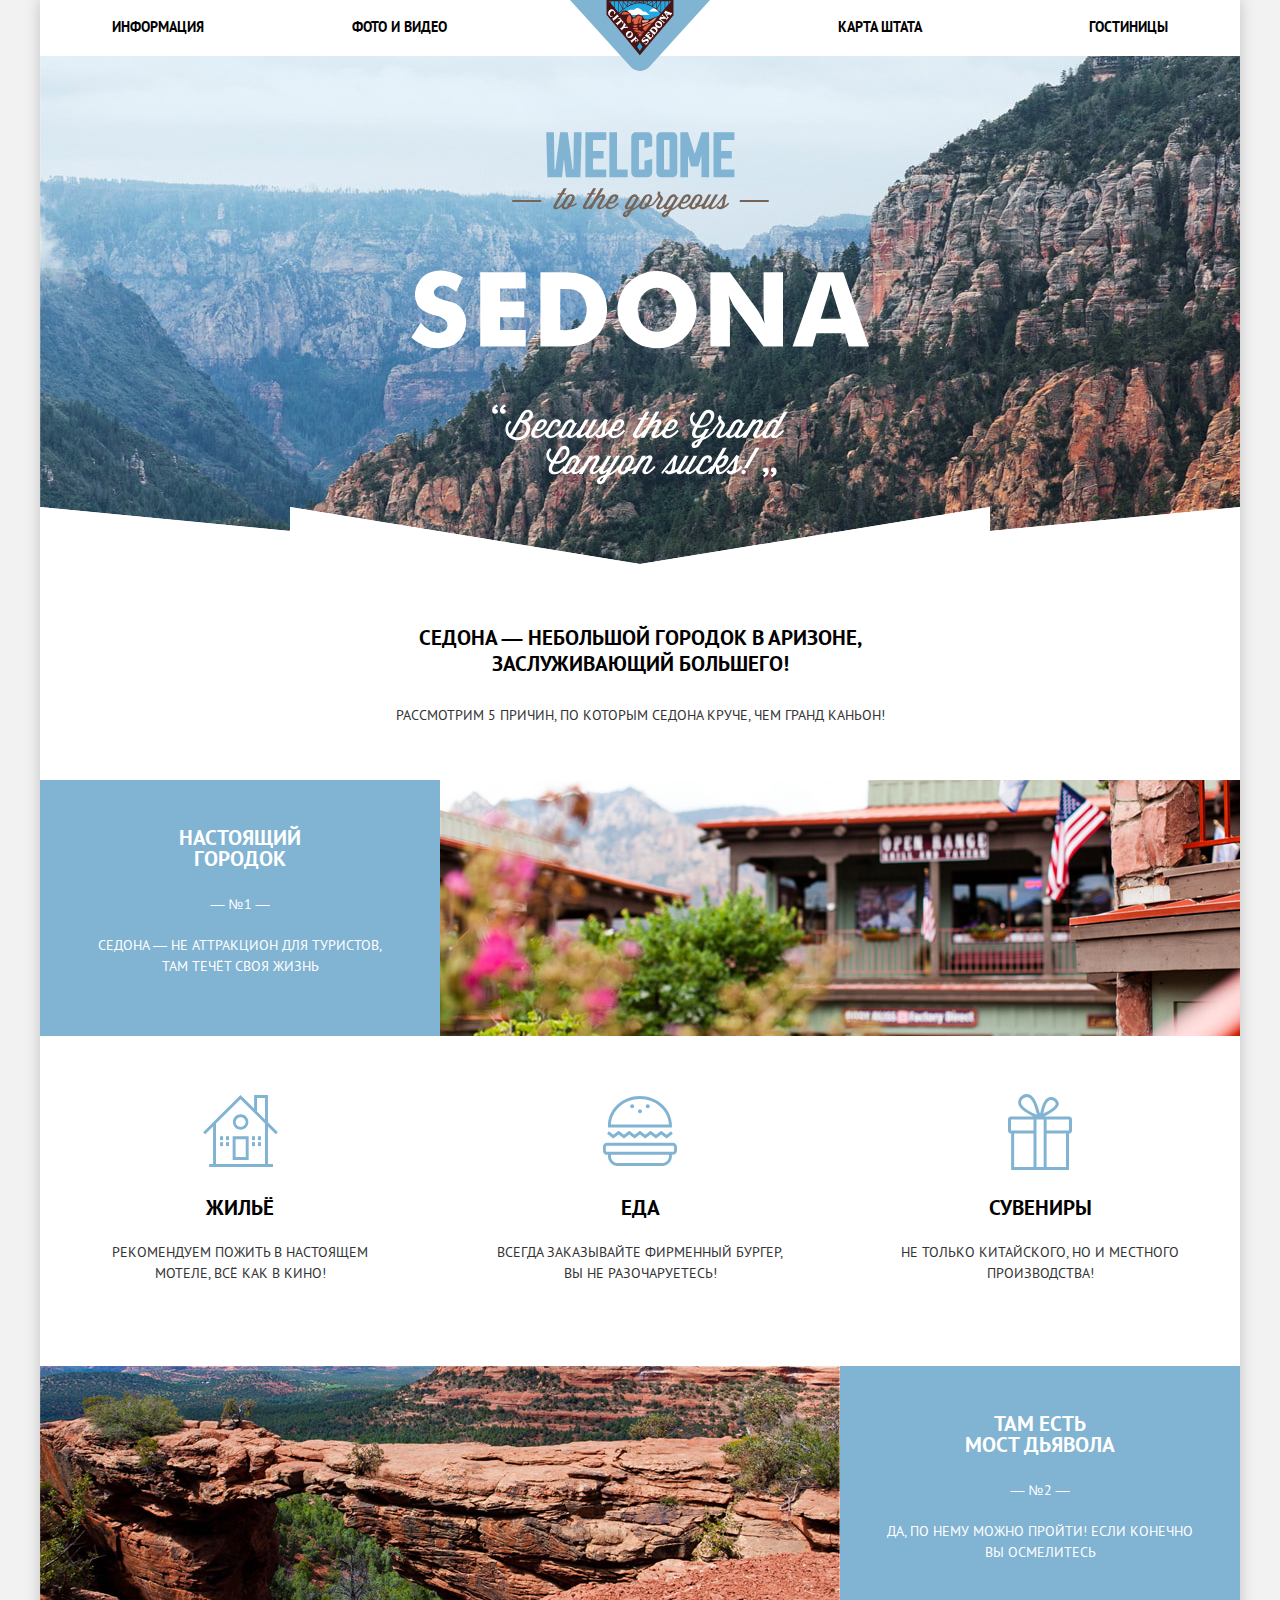
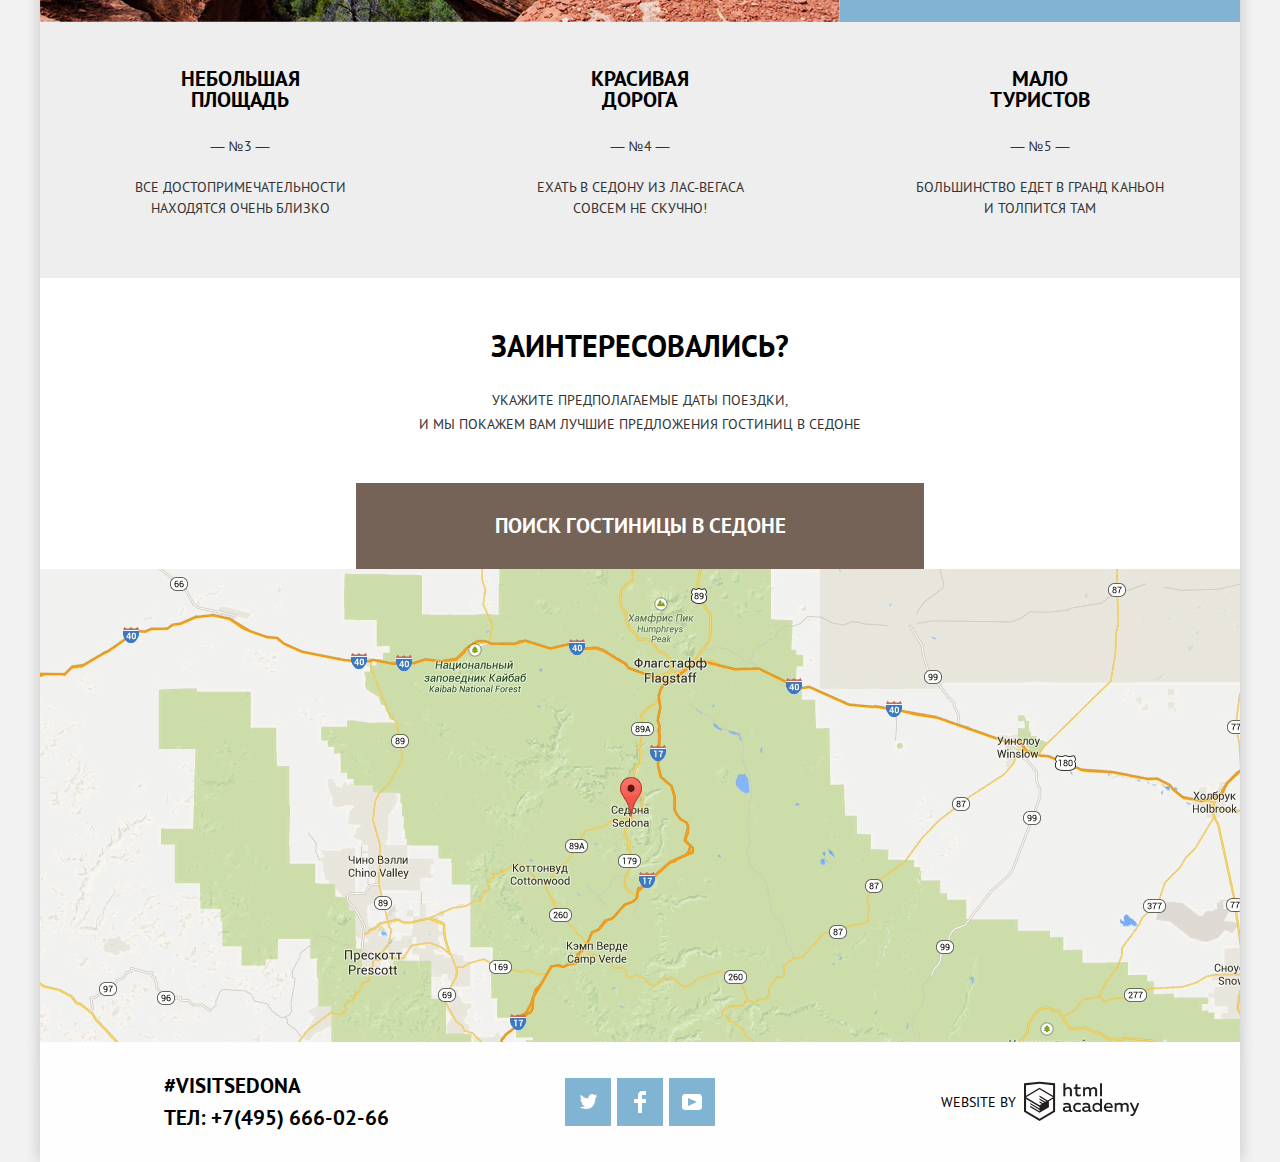
==== commit 677b17dd: "Внесены правки к повторной защите, кроме минимизации, решения вопроса с обёрткой (баг в кнопках IE)" ====
--- a/index.html
+++ b/index.html
@@ -67,7 +67,10 @@
         <li class="advantages__second-item">
           <img src="img/devils-bridge.jpg" width="800" height="255" alt="ужасный мост Дьявола">
           <div class="advantages__box advantages__box--blue">
-            <h3>Там есть Мост дьявола</h3>
+            <h3>
+              Там есть <br> 
+              Мост дьявола
+            </h3>
             <span>— №2 —</span>
             <p>Да, по нему можно пройти! Если конечно вы осмелитесь</p>
           </div>
@@ -111,7 +114,7 @@
               <div class="search__checkinout">
                 <label for="arrival-id">Дата заезда:</label>
                 <input class="placeholder-black required" id="arrival-id" type="text" name="arrival-date"
-                  placeholder="24 апреля 2017">
+                  placeholder="24 апреля 2017" required>
                 <button class="button-reset" aria-label="Выбрать дату заезда в календаре" type="button">
                   <span class="remove-nudge">
                     <svg version="1.1" xmlns="http://www.w3.org/2000/svg" xmlns:xlink="http://www.w3.org/1999/xlink"
@@ -141,7 +144,7 @@
               <div class="search__checkinout">
                 <label for="departure-id">Дата выезда:</label>
                 <input class="placeholder-black required" id="departure-id" type="text" name="departure-date"
-                  placeholder="4 июля 2017">
+                  placeholder="4 июля 2017" required>
                 <button class="button-reset" aria-label="Выбрать дату выезда в календаре" type="button">
                   <span class="remove-nudge">
                     <svg version="1.1" xmlns="http://www.w3.org/2000/svg" xmlns:xlink="http://www.w3.org/1999/xlink"
@@ -174,7 +177,7 @@
                   <button class="decrement button-reset" aria-label="Уменьшить количество взрослых"
                     type="button"><span class="remove-nudge">&#8722;</span></button>
                   <input class="remove-arrows placeholder-black required" id="adults-id" type="number" name="adults-num"
-                    placeholder="2" min="0">
+                    placeholder="2" min="0" required>
                   <button class="increment button-reset" aria-label="Увеличить количество взрослых"
                     type="button"><span class="remove-nudge">+</span></button>
                 </div>
@@ -183,7 +186,7 @@
                   <button class="decrement button-reset" aria-label="Уменьшить количество детей"
                     type="button"><span class="remove-nudge">&#8722;</span></button>
                   <input class="remove-arrows placeholder-black required" id="children-id" type="number"
-                    name="children-num" placeholder="0" min="0">
+                    name="children-num" placeholder="0" min="0" required>
                   <button class="increment button-reset" aria-label="Увеличить количество детей"
                     type="button"><span class="remove-nudge">+</span></button>
                 </div>
--- a/css/style.css
+++ b/css/style.css
@@ -30,9 +30,6 @@
   text-transform: uppercase;
 
   background-color: #f2f2f2;
-
-  /* remove horizontal scroll (hide blocks dropping through <body> */
-  overflow-x: hidden;
 }
 
 img {
@@ -97,6 +94,12 @@
 
 .placeholder-black::-moz-placeholder {
   color: #000000;
+  opacity: 1;
+}
+
+.placeholder-black::placeholder {
+  color: #000000;
+  opacity: 1;
 }
 
 /* make placeholder white */
@@ -106,6 +109,12 @@
 
 .placeholder-white::-moz-placeholder {
   color: #ffffff;
+  opacity: 1;
+}
+
+.placeholder-white::placeholder {
+  color: #ffffff;
+  opacity: 1;
 }
 
 /* Visually-hidden*/
@@ -168,6 +177,7 @@
   background-image: url("../img/background-mountains.jpg");
   background-repeat: no-repeat;
   background-position: 0 -56px;
+  background-color: #6ea1cb;
 }
 
 .top-header img {
@@ -248,38 +258,46 @@
 
 .header__navigation li {
   padding-left: 72px;
-  padding-top: 14px;
-  padding-bottom: 15px;
+  padding-top: 12px;
+  padding-bottom: 16px;
 
   width: 240px;
   min-height: 56px;
 
   color: #000000;
   font-weight: bold;
+  overflow-wrap: break-word;
 }
 
 .header__navigation li:nth-child(4n+3) {
   margin-left: 240px;
-  padding-left: 79px;
+  padding-right: 78px;
+  padding-left: 0px;
+  text-align: right;
 }
 
 .header__navigation li:nth-child(4n+4) {
-  padding-left: 89px;
-  padding-right: 10px;
-}
-
-.header__navigation a,
-.header__navigation a:link,
-.header__navigation a:visited {
+  padding-right: 72px;
+  padding-left: 0px;
+  text-align: right;
+}
+
+.header__navigation a {
+  vertical-align: middle;
+}
+
+.header__navigation a:not(.current),
+.header__navigation a:not(.current):link,
+.header__navigation a:not(.current):visited {
   color: #000000;
 }
 
-.header__navigation a:hover,
-.header__navigation a:focus {
+.header__navigation a:not(.current):hover,
+.header__navigation a:not(.current):focus {
   color: #81b3d2;
 }
 
-.header__navigation a:active {
+.header__navigation a:not(.current):active {
   color: #000000;
   opacity: 0.3;
 }
@@ -355,7 +373,7 @@
 
 .advantages__box--blue h3 {
   margin-bottom: 25px;
-  width: 150px;
+  width: 200px;
 
   font-weight: bold;
   font-size: 21px;
@@ -563,7 +581,7 @@
 }
 
 .search__checkinout input[type="text"] {
-  padding-left: 12px;
+  padding-left: 11px;
   margin: 0;
 
   width: 306px;
@@ -576,7 +594,16 @@
 
   background-color: #f2f2f2;
 
-  border: 0;
+  border: 2px solid transparent;
+}
+
+.search__checkinout input:hover {
+  background-color: #ebebeb;
+}
+
+.search__checkinout input:focus {
+  background-color: #ffffff;
+  border: 2px solid #e5e5e5;
 }
 
 /* Calendar button */
@@ -601,16 +628,6 @@
   fill: #81b3d2;
 }
 
-/* Check in && check out - ADDITIONAL STYLES */
-.search__checkinout input:hover {
-  background-color: #ebebeb;
-}
-
-.search__checkinout input:focus {
-  background-color: #ffffff;
-  border: 2px solid #e5e5e5;
-}
-
 /* Input field: number of adults && children */
 .search__number {
   display: flex;
@@ -840,13 +857,14 @@
 
 /* Horizontal form containers*/
 .center-form {
-  padding: 28px 72px;
+  padding: 27px 71px;
 
   max-width: 1200px;
   min-height: 217px;
 
   background-image: url(../img/background-mountains--blur.jpg);
   background-position: 0 -56px;
+  background-color: #7c9dbe;
 }
 .horizontal-form {
   display: flex;
@@ -856,10 +874,10 @@
 }
 
 .horizontal-form legend {
-  letter-spacing: 0.1em;
   font-weight: bold;
   display: block;
   padding-right: 15px;
+  font-size: 16px;
 }
 
 .horizontal-form fieldset {
@@ -871,17 +889,18 @@
 
 .horizontal-form__column legend {
   position: relative;
-  margin-bottom: 24px;
-
-  width: 254px;
-}
-
-.horizontal-form__column div {
+  margin-bottom: 25px;
+
+  overflow-wrap: break-word;
+  width: 255px;
+}
+
+.horizontal-form__column label {
   position: relative;
   margin-bottom: 25px;
 }
 
-.horizontal-form__column div:last-of-type {
+.horizontal-form__column label:last-of-type {
   margin-bottom: 0;
 }
 
@@ -895,33 +914,32 @@
 }
 
 .horizontal-form__column-third legend {
-  margin-bottom: 9px;
-  margin-right: 2px;
+  margin-bottom: 10px;
 
   width: 319px;
 }
 
-.horizontal-form__column-third>div {
+.horizontal-form__column-third>label {
   width: 318px;
 }
 
 /* Checkboxes */
 .horizontal-form__check-label {
   display: block;
+  padding-left: 43px;
+  padding-right: 15px;
+
+  width: 254px;
+}
+
+.horizontal-form__column:nth-last-of-type(2) .horizontal-form__check-label {
   padding-left: 40px;
-  padding-right: 15px;
-
-  width: 254px;
-}
-
-.horizontal-form__column:nth-last-of-type(2) .horizontal-form__check-label {
-  padding-left: 42px;
 }
 
 .horizontal-form__check-custom {
   position: absolute;
   top: -1px;
-  left: 0px;
+  left: 1px;
 
   width: 23px;
   height: 23px;
@@ -993,14 +1011,17 @@
 }
 
 /* remove red outline in FF and IE 11 */
-.horizontal-form__input:invalid{
+.horizontal-form__input:invalid {
   box-shadow: none;
   outline: none;
 }
-
-.horizontal-form__input {
-  padding-left: 16px;
-  padding-right: 13px;
+input:required {
+  box-shadow: none;
+}
+
+.horizontal-form___from-to input {
+  padding-left: 15px;
+  padding-right: 14px;
 
   width: 50%;
   height: 27px;
@@ -1014,6 +1035,11 @@
   background-color: transparent;
 }
 
+.horizontal-form___from-to input:nth-of-type(2) {
+  padding-left: 19px;
+  padding-right: 13px;
+}
+
 /* Range */
 .range-container {
   display: flex;
@@ -1117,7 +1143,7 @@
   padding: 20px 72px;
 
   width: 1200px;
-  min-height: 86px;
+  min-height: 87px;
 
   color: #000000;
 
@@ -1139,8 +1165,8 @@
 }
 
 .sorting p:last-of-type {
-  margin-right: 40px;
-  padding-top: 5px;
+  margin-right: 39px;
+  padding-top: 3px;
   padding-left: 2px;
 
   max-width: 150px;
@@ -1155,18 +1181,10 @@
 
 .sorting__type-of li {
   margin-right: 33px;
-}
-
-.sorting__arrows {
-  display: flex;
-
-  margin-left: auto;
-  margin-right: 1px;
+  margin-top: 1px;
 }
 
 .sorting__btn {
-  margin-top: 8px;
-
   max-width: 120px;
   border-bottom: 1px dotted #81b3d2;
 
@@ -1193,16 +1211,19 @@
 .sorting__btn--current:active {
   color: #81b3d2;
   border-bottom: 0;
+  cursor: default;
 }
 
 /* Choose order (up and down arrows) */
-.sorting__choose-order {
-  display: flex;
-  width: 34px;
+.sorting__order {
+  display: flex;
+  margin-left: auto;
+  margin-right: -1px;
+  
   line-height: 0px;
 }
 
-.sorting__choose-order button {
+.sorting__order a {
   display: block;
   font-size: 15px;
 
@@ -1210,7 +1231,11 @@
   color: #cacaca;
 
   background-color: transparent;
-  cursor: pointer;
+}
+
+.sorting__order .sorting-current {
+  color: #81b3d2;
+  cursor: default;
 }
 
 .sorting__up {
@@ -1224,30 +1249,15 @@
 }
 
 /* --hover */
-.sorting__up:hover,
-.sorting__down:hover {
+.sorting__up:not(.sorting-current):hover,
+.sorting__down:not(.sorting-current):hover {
   color: #231f20;
 }
 
 /* --active */
-.sorting__up:active,
-.sorting__down:active {
+.sorting__up:not(.sorting-current):active,
+.sorting__down:not(.sorting-current):active {
   color: #81b3d2;
-}
-
-/* --current */
-.sorting__up--current[type="button"],
-.sorting__up--current:hover,
-.sorting__up--current:active {
-  color: #81b3d2;
-  cursor: auto;
-}
-
-.sorting__down--current[type="button"],
-.sorting__down--current:hover,
-.sorting__down--current:active {
-  color: #81b3d2;
-  cursor: auto;
 }
 
 /* Output - hotel list items */
@@ -1273,7 +1283,7 @@
   flex-direction: column;
   justify-content: space-between;
 
-  width: 500px;
+  max-width: 610px;
   min-height: 90px;
 }
 
@@ -1291,31 +1301,29 @@
 }
 
 /* output__wrapper-button-links - inner styles */
-.output__type-price,
-.output__button-bundle {
-  display: flex;
-}
-
-.output__type-price p {
+.output__links-container {
+  display: flex;
+  align-items: center;
+  flex-wrap: wrap;
+}
+
+.output__links-container div {
+  margin-right: 6px;
+}
+
+.output__links-container div:last-child {
+  margin-right: 0px;
+}
+
+.output__links-container p {
   margin: 0;
-  margin-right: 6px;
   padding-top: 7px;
   padding-bottom: 13px;
 
-  width: 110px;
+  min-width: 110px;
+  max-width: 300px;
 
   line-height: 21px;
-}
-
-.output__type-price p:last-child {
-  width: 142px;
-}
-
-.output__button-bundle div {
-  display: flex;
-  align-items: center;
-
-  margin-right: 6px;
 }
 
 .output__wrapper-button-links h2 {
@@ -1339,10 +1347,13 @@
 }
 
 .output__button-link {
-  width: 110px;
+  display: block;
+
+  padding: 3px 15px 2px 15px;
+
+  min-width: 110px;
+  max-width: 300px;
   min-height: 27px;
-
-  padding: 3px 15px 2px 15px;
 
   font-size: 14px;
   line-height: 21px;
@@ -1363,7 +1374,8 @@
 }
 
 .output__button-link--brown {
-  width: 142px;
+  min-width: 142px;
+  max-width: 300px;
   background-color: #766357;
 }
 
@@ -1386,33 +1398,45 @@
   text-align: center;
   font-size: 14px;
   line-height: 27px;
-  white-space: nowrap;
   color: #666666;
 
   background-color: #f2f2f2;
-  overflow: hidden;
+}
+
+.output__count {
+  margin-left: 0.3em;
+
+  vertical-align: top;
 }
 
 .output__stars {
   margin-bottom: 46px;
-}
-
-.output__stars img {
-  margin-right: 6px;
-}
-
-.output__stars img:last-child {
-  margin-right: 0;
-}
-
-.output__count {
-  display: inline-block;
-  margin-left: 0.3em;
-
-  max-width: 30px;
-
-  vertical-align: top;
-  overflow: hidden;
+  
+  height: 17px;
+  
+  background-image: url(../img/icon-star.svg);
+  background-repeat: repeat-x, no-repeat;
+}
+
+/* Stars amount */
+.five-star {
+  width: 120px;
+}
+
+.four-star {
+  width: 96px;
+}
+
+.three-star {
+  width: 72px;
+}
+
+.two-star {
+  width: 48px;
+}
+
+.one-star {
+  width: 24px;
 }
 
 /* Modal window */
@@ -1422,19 +1446,56 @@
 
 .modal-show {
   animation-name: bounce-open;
-  animation-duration: 0.4s;
-}
-
-.red-outline {
-  box-shadow: inset 0 0 1px 1px rgba(255, 0, 0, 1);
-}
-
+  animation-duration: 0.5s;
+}
+
+.modal-close {
+  animation-name: bounce-close;
+  animation-duration: 0.5s;
+}
+
+input.red-outline {
+  box-shadow: inset 0 0 1px 1px rgba(255, 0, 0, 0.7);
+}
+
+.modal-error {
+  animation-name: shake;
+  animation-duration: 0.3s;
+}
+
+/* Animation */
 @keyframes bounce-open {
   0% {
     transform: translateY(-86px);
+    opacity: 0;
   }
 
   100% {
     transform: translateY(0);
+    opacity: 1;
   }
 }
+
+@keyframes bounce-close {
+  0% {
+    transform: translateY(0);
+    opacity: 1;
+  }
+
+  100% {
+    transform: translateY(-86px);
+    opacity: 0;
+  }
+}
+
+@keyframes shake {
+  0%,
+  50% {
+    transform: translateX(2px);
+  }
+
+  25%,
+  100% {
+    transform: translateX(-2px);
+  }
+}
